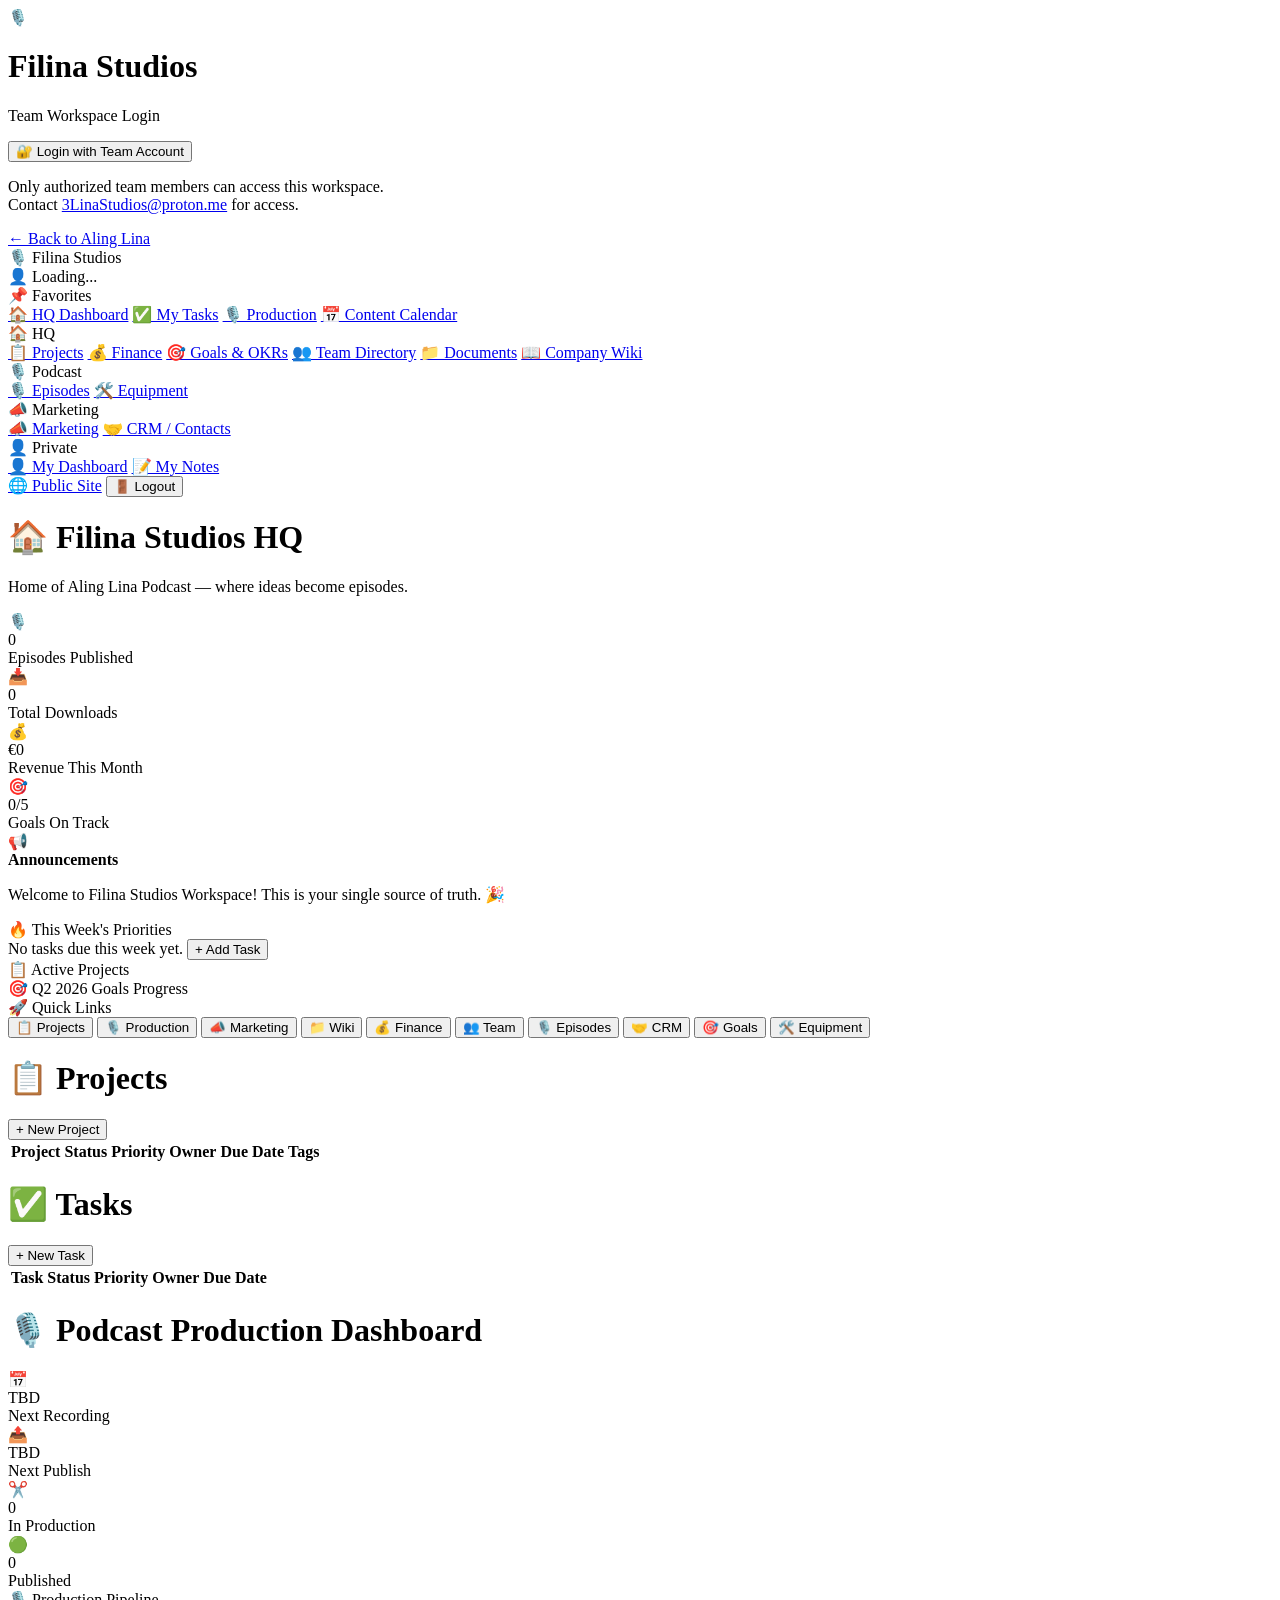
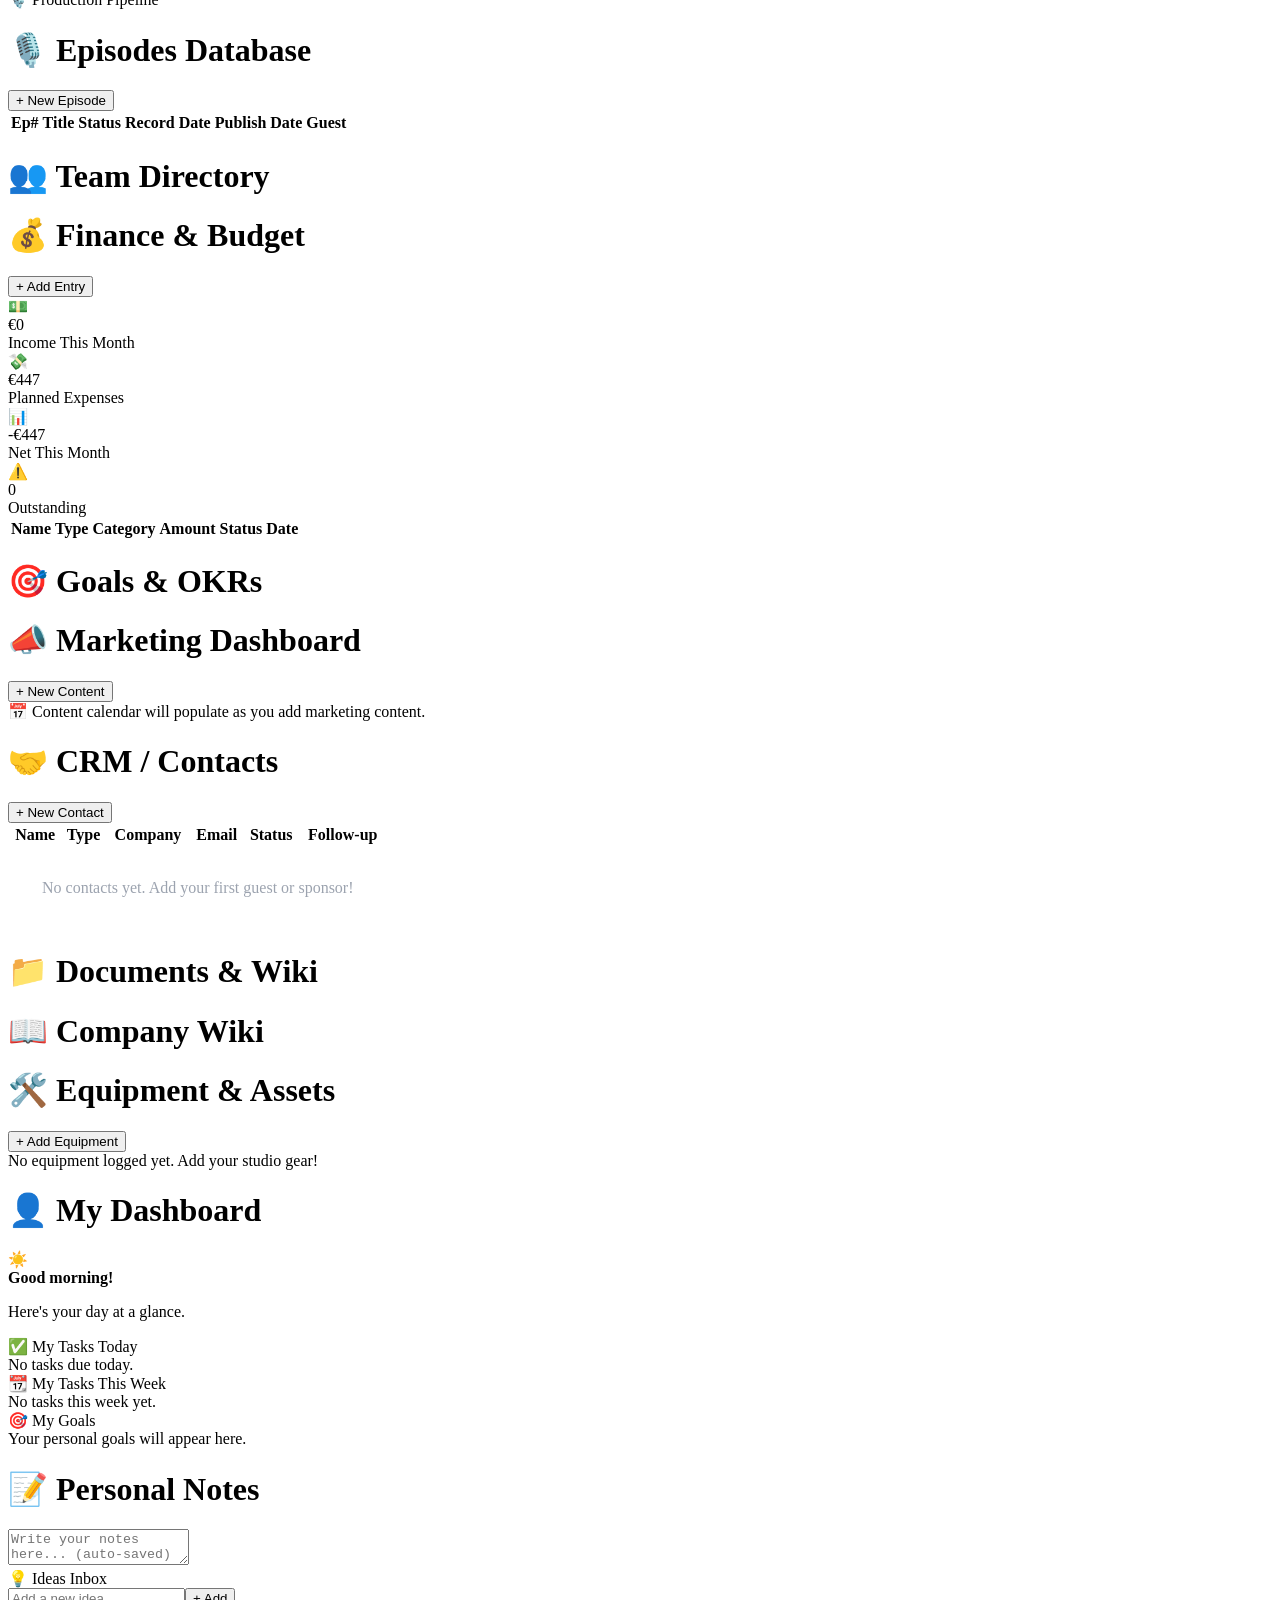
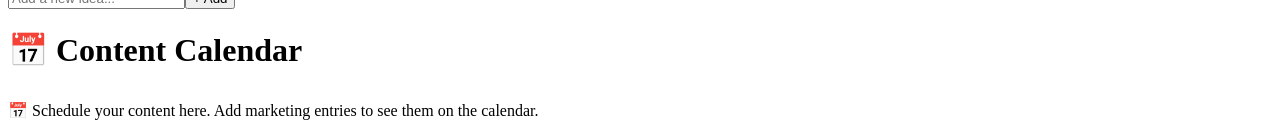
==== workspace/index.html @ 58f121d1 "Create index.html" ====
<!DOCTYPE html>
<html lang="en">
<head>
  <meta charset="UTF-8"/>
  <meta name="viewport" content="width=device-width, initial-scale=1.0"/>
  <title>Workspace — Filina Studios</title>
  <link href="https://fonts.googleapis.com/css2?family=Nunito:wght@400;600;700;800;900&display=swap" rel="stylesheet"/>
  <link rel="stylesheet" href="/css/workspace.css"/>
  <script src="https://identity.netlify.com/v1/netlify-identity-widget.js"></script>
</head>
<body>

<div id="login-screen" class="login-screen">
  <div class="login-card">
    <div class="login-logo">🎙️</div>
    <h1>Filina Studios</h1>
    <p class="login-sub">Team Workspace Login</p>
    <div class="login-divider"></div>
    <button class="btn-login" onclick="netlifyIdentity.open()">🔐 Login with Team Account</button>
    <p class="login-note">Only authorized team members can access this workspace.<br/>Contact <a href="mailto:3LinaStudios@proton.me">3LinaStudios@proton.me</a> for access.</p>
    <a href="/" class="back-link">← Back to Aling Lina</a>
  </div>
</div>

<div id="workspace" class="workspace hidden">
  <aside class="sidebar">
    <div class="sidebar-header">
      <div class="sidebar-logo">🎙️ Filina Studios</div>
      <div class="user-badge" id="user-badge">👤 Loading...</div>
    </div>
    <nav class="sidebar-nav">
      <div class="nav-section-label">📌 Favorites</div>
      <a href="#" class="nav-item active" onclick="showSection('dashboard')">🏠 HQ Dashboard</a>
      <a href="#" class="nav-item" onclick="showSection('tasks')">✅ My Tasks</a>
      <a href="#" class="nav-item" onclick="showSection('podcast')">🎙️ Production</a>
      <a href="#" class="nav-item" onclick="showSection('calendar')">📅 Content Calendar</a>
      <div class="nav-section-label">🏠 HQ</div>
      <a href="#" class="nav-item" onclick="showSection('projects')">📋 Projects</a>
      <a href="#" class="nav-item" onclick="showSection('finance')">💰 Finance</a>
      <a href="#" class="nav-item" onclick="showSection('goals')">🎯 Goals & OKRs</a>
      <a href="#" class="nav-item" onclick="showSection('team')">👥 Team Directory</a>
      <a href="#" class="nav-item" onclick="showSection('documents')">📁 Documents</a>
      <a href="#" class="nav-item" onclick="showSection('wiki')">📖 Company Wiki</a>
      <div class="nav-section-label">🎙️ Podcast</div>
      <a href="#" class="nav-item" onclick="showSection('episodes')">🎙️ Episodes</a>
      <a href="#" class="nav-item" onclick="showSection('equipment')">🛠️ Equipment</a>
      <div class="nav-section-label">📣 Marketing</div>
      <a href="#" class="nav-item" onclick="showSection('marketing')">📣 Marketing</a>
      <a href="#" class="nav-item" onclick="showSection('crm')">🤝 CRM / Contacts</a>
      <div class="nav-section-label">👤 Private</div>
      <a href="#" class="nav-item" onclick="showSection('personal')">👤 My Dashboard</a>
      <a href="#" class="nav-item" onclick="showSection('notes')">📝 My Notes</a>
    </nav>
    <div class="sidebar-footer">
      <a href="/" class="nav-item">🌐 Public Site</a>
      <button class="nav-item logout-btn" onclick="logout()">🚪 Logout</button>
    </div>
  </aside>

  <main class="main-content">

    <div id="section-dashboard" class="ws-section active">
      <div class="page-header"><h1>🏠 Filina Studios HQ</h1><p>Home of Aling Lina Podcast — where ideas become episodes.</p></div>
      <div class="stats-row">
        <div class="stat-card purple"><div class="stat-icon">🎙️</div><div class="stat-val">0</div><div class="stat-lbl">Episodes Published</div></div>
        <div class="stat-card pink"><div class="stat-icon">📥</div><div class="stat-val">0</div><div class="stat-lbl">Total Downloads</div></div>
        <div class="stat-card orange"><div class="stat-icon">💰</div><div class="stat-val">€0</div><div class="stat-lbl">Revenue This Month</div></div>
        <div class="stat-card green"><div class="stat-icon">🎯</div><div class="stat-val">0/5</div><div class="stat-lbl">Goals On Track</div></div>
      </div>
      <div class="announce-box">
        <span>📢</span>
        <div><strong>Announcements</strong><p>Welcome to Filina Studios Workspace! This is your single source of truth. 🎉</p></div>
      </div>
      <div class="two-col">
        <div class="ws-card"><div class="ws-card-header">🔥 This Week's Priorities</div><div class="empty-state">No tasks due this week yet. <button class="add-btn" onclick="showSection('tasks')">+ Add Task</button></div></div>
        <div class="ws-card"><div class="ws-card-header">📋 Active Projects</div><div class="project-list" id="project-preview"></div></div>
      </div>
      <div class="ws-card full-width"><div class="ws-card-header">🎯 Q2 2026 Goals Progress</div><div class="goals-list" id="goals-preview"></div></div>
      <div class="ws-card full-width">
        <div class="ws-card-header">🚀 Quick Links</div>
        <div class="quick-links">
          <button onclick="showSection('projects')" class="ql-btn">📋 Projects</button>
          <button onclick="showSection('podcast')" class="ql-btn">🎙️ Production</button>
          <button onclick="showSection('marketing')" class="ql-btn">📣 Marketing</button>
          <button onclick="showSection('documents')" class="ql-btn">📁 Wiki</button>
          <button onclick="showSection('finance')" class="ql-btn">💰 Finance</button>
          <button onclick="showSection('team')" class="ql-btn">👥 Team</button>
          <button onclick="showSection('episodes')" class="ql-btn">🎙️ Episodes</button>
          <button onclick="showSection('crm')" class="ql-btn">🤝 CRM</button>
          <button onclick="showSection('goals')" class="ql-btn">🎯 Goals</button>
          <button onclick="showSection('equipment')" class="ql-btn">🛠️ Equipment</button>
        </div>
      </div>
    </div>

    <div id="section-projects" class="ws-section">
      <div class="page-header"><h1>📋 Projects</h1><button class="add-btn-lg" onclick="openModal('project')">+ New Project</button></div>
      <div class="table-wrap"><table class="ws-table"><thead><tr><th>Project</th><th>Status</th><th>Priority</th><th>Owner</th><th>Due Date</th><th>Tags</th></tr></thead><tbody id="projects-table"></tbody></table></div>
    </div>

    <div id="section-tasks" class="ws-section">
      <div class="page-header"><h1>✅ Tasks</h1><button class="add-btn-lg" onclick="openModal('task')">+ New Task</button></div>
      <div class="table-wrap"><table class="ws-table"><thead><tr><th>Task</th><th>Status</th><th>Priority</th><th>Owner</th><th>Due Date</th></tr></thead><tbody id="tasks-table"></tbody></table></div>
    </div>

    <div id="section-podcast" class="ws-section">
      <div class="page-header"><h1>🎙️ Podcast Production Dashboard</h1></div>
      <div class="stats-row">
        <div class="stat-card purple"><div class="stat-icon">📅</div><div class="stat-val">TBD</div><div class="stat-lbl">Next Recording</div></div>
        <div class="stat-card pink"><div class="stat-icon">📤</div><div class="stat-val">TBD</div><div class="stat-lbl">Next Publish</div></div>
        <div class="stat-card orange"><div class="stat-icon">✂️</div><div class="stat-val">0</div><div class="stat-lbl">In Production</div></div>
        <div class="stat-card green"><div class="stat-icon">🟢</div><div class="stat-val">0</div><div class="stat-lbl">Published</div></div>
      </div>
      <div class="ws-card full-width"><div class="ws-card-header">🎙️ Production Pipeline</div><div class="kanban-board" id="podcast-kanban"></div></div>
    </div>

    <div id="section-episodes" class="ws-section">
      <div class="page-header"><h1>🎙️ Episodes Database</h1><button class="add-btn-lg" onclick="openModal('episode')">+ New Episode</button></div>
      <div class="table-wrap"><table class="ws-table"><thead><tr><th>Ep#</th><th>Title</th><th>Status</th><th>Record Date</th><th>Publish Date</th><th>Guest</th></tr></thead><tbody id="episodes-table"></tbody></table></div>
    </div>

    <div id="section-team" class="ws-section">
      <div class="page-header"><h1>👥 Team Directory</h1></div>
      <div class="team-gallery" id="team-gallery"></div>
    </div>

    <div id="section-finance" class="ws-section">
      <div class="page-header"><h1>💰 Finance & Budget</h1><button class="add-btn-lg" onclick="openModal('finance')">+ Add Entry</button></div>
      <div class="stats-row">
        <div class="stat-card green"><div class="stat-icon">💵</div><div class="stat-val">€0</div><div class="stat-lbl">Income This Month</div></div>
        <div class="stat-card pink"><div class="stat-icon">💸</div><div class="stat-val">€447</div><div class="stat-lbl">Planned Expenses</div></div>
        <div class="stat-card orange"><div class="stat-icon">📊</div><div class="stat-val">-€447</div><div class="stat-lbl">Net This Month</div></div>
        <div class="stat-card purple"><div class="stat-icon">⚠️</div><div class="stat-val">0</div><div class="stat-lbl">Outstanding</div></div>
      </div>
      <div class="table-wrap"><table class="ws-table"><thead><tr><th>Name</th><th>Type</th><th>Category</th><th>Amount</th><th>Status</th><th>Date</th></tr></thead><tbody id="finance-table"></tbody></table></div>
    </div>

    <div id="section-goals" class="ws-section">
      <div class="page-header"><h1>🎯 Goals & OKRs</h1></div>
      <div class="goals-full" id="goals-full"></div>
    </div>

    <div id="section-marketing" class="ws-section">
      <div class="page-header"><h1>📣 Marketing Dashboard</h1><button class="add-btn-lg" onclick="openModal('content')">+ New Content</button></div>
      <div class="empty-state">📅 Content calendar will populate as you add marketing content.</div>
    </div>

    <div id="section-crm" class="ws-section">
      <div class="page-header"><h1>🤝 CRM / Contacts</h1><button class="add-btn-lg" onclick="openModal('contact')">+ New Contact</button></div>
      <div class="table-wrap"><table class="ws-table"><thead><tr><th>Name</th><th>Type</th><th>Company</th><th>Email</th><th>Status</th><th>Follow-up</th></tr></thead><tbody id="crm-table"><tr><td colspan="6" style="text-align:center;color:#9CA3AF;padding:2rem">No contacts yet. Add your first guest or sponsor!</td></tr></tbody></table></div>
    </div>

    <div id="section-documents" class="ws-section">
      <div class="page-header"><h1>📁 Documents & Wiki</h1></div>
      <div class="doc-grid" id="doc-grid"></div>
    </div>

    <div id="section-wiki" class="ws-section">
      <div class="page-header"><h1>📖 Company Wiki</h1></div>
      <div class="wiki-tree" id="wiki-tree"></div>
    </div>

    <div id="section-equipment" class="ws-section">
      <div class="page-header"><h1>🛠️ Equipment & Assets</h1><button class="add-btn-lg" onclick="openModal('equipment')">+ Add Equipment</button></div>
      <div class="empty-state">No equipment logged yet. Add your studio gear!</div>
    </div>

    <div id="section-personal" class="ws-section">
      <div class="page-header"><h1>👤 My Dashboard</h1></div>
      <div class="announce-box greeting-box"><span>☀️</span><div><strong id="greeting-text">Good morning!</strong><p>Here's your day at a glance.</p></div></div>
      <div class="two-col">
        <div class="ws-card"><div class="ws-card-header">✅ My Tasks Today</div><div class="empty-state">No tasks due today.</div></div>
        <div class="ws-card"><div class="ws-card-header">📆 My Tasks This Week</div><div class="empty-state">No tasks this week yet.</div></div>
      </div>
      <div class="ws-card full-width"><div class="ws-card-header">🎯 My Goals</div><div class="empty-state">Your personal goals will appear here.</div></div>
    </div>

    <div id="section-notes" class="ws-section">
      <div class="page-header"><h1>📝 Personal Notes</h1></div>
      <div class="notes-area"><textarea id="personal-notes" placeholder="Write your notes here... (auto-saved)" oninput="saveNotes()"></textarea></div>
      <div class="ws-card full-width"><div class="ws-card-header">💡 Ideas Inbox</div><div class="ideas-input"><input type="text" id="idea-input" placeholder="Add a new idea..." onkeydown="if(event.key==='Enter')addIdea()"/><button class="add-btn" onclick="addIdea()">+ Add</button></div><ul class="ideas-list" id="ideas-list"></ul></div>
    </div>

    <div id="section-calendar" class="ws-section">
      <div class="page-header"><h1>📅 Content Calendar</h1></div>
      <div class="empty-state" style="margin-top:2rem">📅 Schedule your content here. Add marketing entries to see them on the calendar.</div>
    </div>

  </main>
</div>

<div id="modal" class="modal hidden" onclick="closeModalOutside(event)">
  <div class="modal-content" id="modal-content"></div>
</div>

<script src="/js/workspace.js"></script>
</body>
</html>
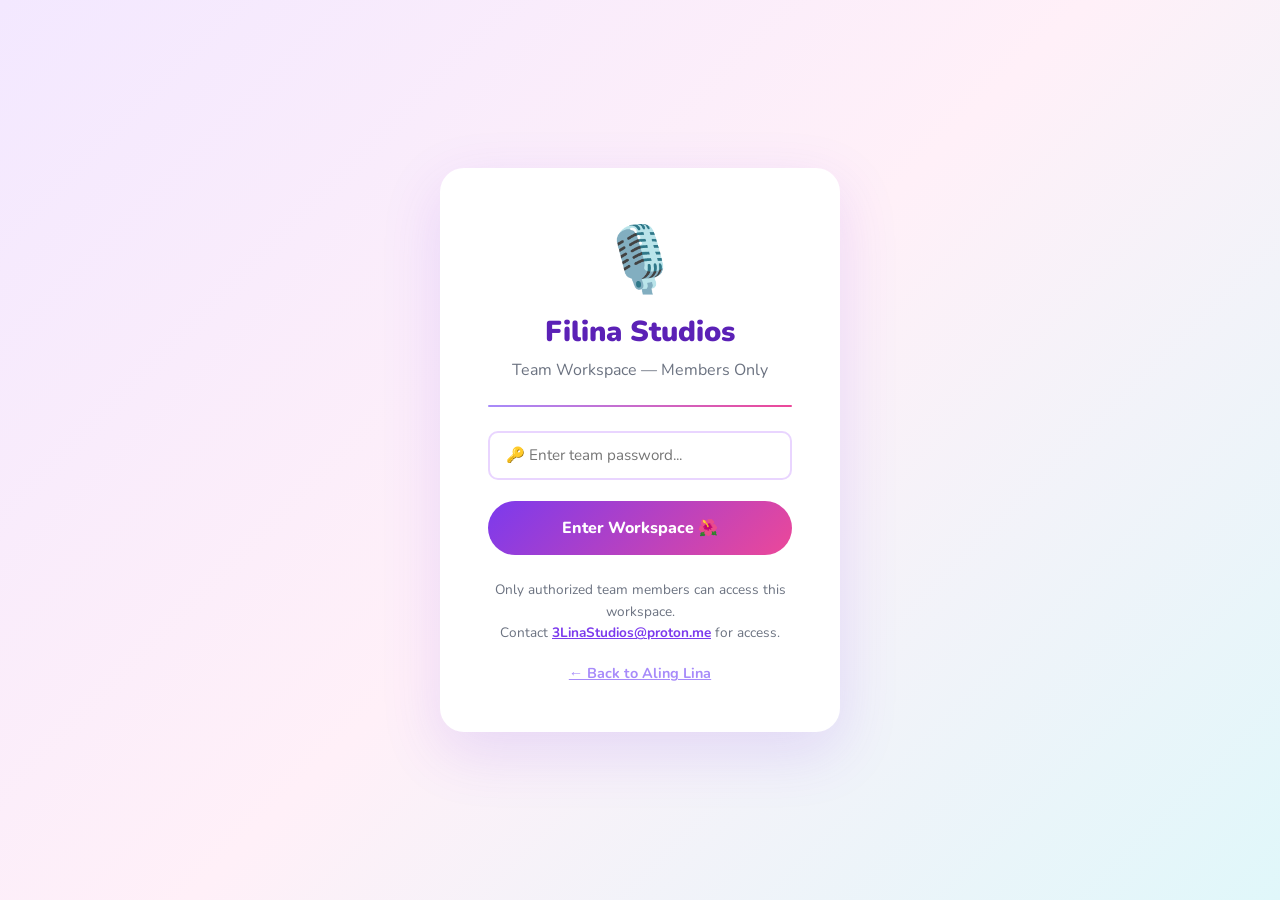
==== commit 3b43d23b: "Update index.html" ====
--- a/workspace/index.html
+++ b/workspace/index.html
@@ -6,7 +6,6 @@
   <title>Workspace — Filina Studios</title>
   <link href="https://fonts.googleapis.com/css2?family=Nunito:wght@400;600;700;800;900&display=swap" rel="stylesheet"/>
   <link rel="stylesheet" href="/css/workspace.css"/>
-  <script src="https://identity.netlify.com/v1/netlify-identity-widget.js"></script>
 </head>
 <body>
 
@@ -14,9 +13,13 @@
   <div class="login-card">
     <div class="login-logo">🎙️</div>
     <h1>Filina Studios</h1>
-    <p class="login-sub">Team Workspace Login</p>
+    <p class="login-sub">Team Workspace — Members Only</p>
     <div class="login-divider"></div>
-    <button class="btn-login" onclick="netlifyIdentity.open()">🔐 Login with Team Account</button>
+    <form onsubmit="doLogin(event)" class="modal-form" style="text-align:left">
+      <input type="password" id="pw-input" placeholder="🔑 Enter team password..." required style="width:100%"/>
+      <div id="pw-error" style="color:#E07A99;font-size:0.85rem;font-weight:700;display:none">❌ Wrong password. Try again!</div>
+      <button type="submit" class="btn-login" style="margin-top:0.5rem">Enter Workspace 🌺</button>
+    </form>
     <p class="login-note">Only authorized team members can access this workspace.<br/>Contact <a href="mailto:3LinaStudios@proton.me">3LinaStudios@proton.me</a> for access.</p>
     <a href="/" class="back-link">← Back to Aling Lina</a>
   </div>
@@ -26,7 +29,7 @@
   <aside class="sidebar">
     <div class="sidebar-header">
       <div class="sidebar-logo">🎙️ Filina Studios</div>
-      <div class="user-badge" id="user-badge">👤 Loading...</div>
+      <div class="user-badge" id="user-badge">👤 Team Member</div>
     </div>
     <nav class="sidebar-nav">
       <div class="nav-section-label">📌 Favorites</div>
@@ -82,7 +85,7 @@
           <button onclick="showSection('projects')" class="ql-btn">📋 Projects</button>
           <button onclick="showSection('podcast')" class="ql-btn">🎙️ Production</button>
           <button onclick="showSection('marketing')" class="ql-btn">📣 Marketing</button>
-          <button onclick="showSection('documents')" class="ql-btn">📁 Wiki</button>
+          <button onclick="showSection('documents')" class="ql-btn">📁 Documents</button>
           <button onclick="showSection('finance')" class="ql-btn">💰 Finance</button>
           <button onclick="showSection('team')" class="ql-btn">👥 Team</button>
           <button onclick="showSection('episodes')" class="ql-btn">🎙️ Episodes</button>
@@ -147,11 +150,11 @@
 
     <div id="section-crm" class="ws-section">
       <div class="page-header"><h1>🤝 CRM / Contacts</h1><button class="add-btn-lg" onclick="openModal('contact')">+ New Contact</button></div>
-      <div class="table-wrap"><table class="ws-table"><thead><tr><th>Name</th><th>Type</th><th>Company</th><th>Email</th><th>Status</th><th>Follow-up</th></tr></thead><tbody id="crm-table"><tr><td colspan="6" style="text-align:center;color:#9CA3AF;padding:2rem">No contacts yet. Add your first guest or sponsor!</td></tr></tbody></table></div>
+      <div class="table-wrap"><table class="ws-table"><thead><tr><th>Name</th><th>Type</th><th>Company</th><th>Email</th><th>Status</th><th>Follow-up</th></tr></thead><tbody id="crm-table"><tr><td colspan="6" style="text-align:center;color:#9B8585;padding:2rem">No contacts yet. Add your first guest or sponsor!</td></tr></tbody></table></div>
     </div>
 
     <div id="section-documents" class="ws-section">
-      <div class="page-header"><h1>📁 Documents & Wiki</h1></div>
+      <div class="page-header"><h1>📁 Documents & SOPs</h1></div>
       <div class="doc-grid" id="doc-grid"></div>
     </div>
 
@@ -172,18 +175,17 @@
         <div class="ws-card"><div class="ws-card-header">✅ My Tasks Today</div><div class="empty-state">No tasks due today.</div></div>
         <div class="ws-card"><div class="ws-card-header">📆 My Tasks This Week</div><div class="empty-state">No tasks this week yet.</div></div>
       </div>
-      <div class="ws-card full-width"><div class="ws-card-header">🎯 My Goals</div><div class="empty-state">Your personal goals will appear here.</div></div>
     </div>
 
     <div id="section-notes" class="ws-section">
       <div class="page-header"><h1>📝 Personal Notes</h1></div>
-      <div class="notes-area"><textarea id="personal-notes" placeholder="Write your notes here... (auto-saved)" oninput="saveNotes()"></textarea></div>
+      <div class="notes-area"><textarea id="personal-notes" placeholder="Write your notes here... (auto-saved 💾)" oninput="saveNotes()"></textarea></div>
       <div class="ws-card full-width"><div class="ws-card-header">💡 Ideas Inbox</div><div class="ideas-input"><input type="text" id="idea-input" placeholder="Add a new idea..." onkeydown="if(event.key==='Enter')addIdea()"/><button class="add-btn" onclick="addIdea()">+ Add</button></div><ul class="ideas-list" id="ideas-list"></ul></div>
     </div>
 
     <div id="section-calendar" class="ws-section">
       <div class="page-header"><h1>📅 Content Calendar</h1></div>
-      <div class="empty-state" style="margin-top:2rem">📅 Schedule your content here. Add marketing entries to see them on the calendar.</div>
+      <div class="empty-state" style="margin-top:2rem">📅 Add marketing content entries to see them here.</div>
     </div>
 
   </main>
@@ -194,5 +196,37 @@
 </div>
 
 <script src="/js/workspace.js"></script>
+<script>
+  function doLogin(e) {
+    e.preventDefault();
+    const pw = document.getElementById("pw-input").value;
+    if (pw === "FilinaPodcast2026") {
+      sessionStorage.setItem("fs_auth", "true");
+      document.getElementById("login-screen").classList.add("hidden");
+      document.getElementById("workspace").classList.remove("hidden");
+      setGreeting();
+      renderAll();
+      loadNotes();
+      loadIdeas();
+    } else {
+      document.getElementById("pw-error").style.display = "block";
+    }
+  }
+  function logout() {
+    sessionStorage.removeItem("fs_auth");
+    document.getElementById("workspace").classList.add("hidden");
+    document.getElementById("login-screen").classList.remove("hidden");
+  }
+  window.onload = function() {
+    if (sessionStorage.getItem("fs_auth") === "true") {
+      document.getElementById("login-screen").classList.add("hidden");
+      document.getElementById("workspace").classList.remove("hidden");
+      setGreeting();
+      renderAll();
+      loadNotes();
+      loadIdeas();
+    }
+  };
+</script>
 </body>
 </html>
--- a/css/workspace.css
+++ b/css/workspace.css
@@ -0,0 +1,133 @@
+* { box-sizing: border-box; margin: 0; padding: 0; }
+:root {
+  --purple: #7C3AED; --purple-light: #A78BFA; --purple-dark: #5B21B6;
+  --pink: #EC4899; --orange: #F97316; --yellow: #FBBF24;
+  --green: #10B981; --coral: #FF6B6B; --mango: #FFB347;
+  --bg: #F5F3FF; --sidebar-bg: #1F1235; --card-bg: #FFFFFF;
+  --text: #1F1235; --text-muted: #6B7280;
+  --radius: 16px; --shadow: 0 4px 20px rgba(124,58,237,0.10);
+}
+body { font-family: "Nunito", sans-serif; background: var(--bg); color: var(--text); }
+.login-screen { min-height: 100vh; display: flex; align-items: center; justify-content: center; background: linear-gradient(135deg, #F3E8FF, #FFF0F8, #E0F7FA); }
+.login-card { background: white; border-radius: 24px; padding: 3rem; text-align: center; box-shadow: 0 20px 60px rgba(124,58,237,0.15); max-width: 400px; width: 90%; }
+.login-logo { font-size: 4rem; margin-bottom: 0.5rem; }
+.login-card h1 { font-size: 1.8rem; font-weight: 900; color: var(--purple-dark); }
+.login-sub { color: var(--text-muted); margin: 0.5rem 0 1.5rem; }
+.login-divider { height: 2px; background: linear-gradient(90deg, var(--purple-light), var(--pink)); border-radius: 2px; margin-bottom: 1.5rem; }
+.btn-login { width: 100%; padding: 1rem; background: linear-gradient(135deg, var(--purple), var(--pink)); color: white; border: none; border-radius: 50px; font-size: 1rem; font-weight: 800; cursor: pointer; font-family: inherit; transition: all 0.3s; }
+.btn-login:hover { transform: translateY(-2px); box-shadow: 0 8px 24px rgba(236,72,153,0.3); }
+.login-note { color: var(--text-muted); font-size: 0.85rem; margin-top: 1.5rem; line-height: 1.6; }
+.login-note a { color: var(--purple); font-weight: 700; }
+.back-link { display: inline-block; margin-top: 1.2rem; color: var(--purple-light); font-weight: 700; font-size: 0.9rem; }
+.workspace { display: flex; min-height: 100vh; }
+.hidden { display: none !important; }
+.sidebar { width: 260px; background: var(--sidebar-bg); color: white; display: flex; flex-direction: column; position: fixed; top: 0; left: 0; bottom: 0; overflow-y: auto; z-index: 100; }
+.sidebar-header { padding: 1.5rem; border-bottom: 1px solid rgba(255,255,255,0.1); }
+.sidebar-logo { font-size: 1.1rem; font-weight: 900; color: var(--purple-light); margin-bottom: 0.5rem; }
+.user-badge { background: rgba(124,58,237,0.3); padding: 0.4rem 0.8rem; border-radius: 50px; font-size: 0.8rem; font-weight: 700; color: var(--purple-light); display: inline-block; }
+.sidebar-nav { flex: 1; padding: 1rem 0.8rem; display: flex; flex-direction: column; gap: 0.1rem; }
+.nav-section-label { font-size: 0.7rem; font-weight: 800; color: rgba(255,255,255,0.3); text-transform: uppercase; letter-spacing: 0.1em; padding: 0.8rem 0.6rem 0.3rem; }
+.nav-item { display: block; padding: 0.6rem 0.8rem; border-radius: 10px; color: rgba(255,255,255,0.7); font-weight: 700; font-size: 0.9rem; cursor: pointer; transition: all 0.2s; text-decoration: none; border: none; background: none; width: 100%; text-align: left; font-family: inherit; }
+.nav-item:hover, .nav-item.active { background: rgba(124,58,237,0.4); color: white; }
+.sidebar-footer { padding: 1rem 0.8rem; border-top: 1px solid rgba(255,255,255,0.1); display: flex; flex-direction: column; gap: 0.2rem; }
+.logout-btn { color: #FCA5A5 !important; }
+.main-content { margin-left: 260px; flex: 1; padding: 2rem; min-height: 100vh; }
+.ws-section { display: none; }
+.ws-section.active { display: block; }
+.page-header { display: flex; align-items: center; justify-content: space-between; margin-bottom: 2rem; flex-wrap: wrap; gap: 1rem; }
+.page-header h1 { font-size: 1.8rem; font-weight: 900; color: var(--purple-dark); }
+.page-header p { color: var(--text-muted); margin-top: 0.2rem; }
+.stats-row { display: grid; grid-template-columns: repeat(auto-fit, minmax(180px, 1fr)); gap: 1.2rem; margin-bottom: 2rem; }
+.stat-card { background: white; border-radius: var(--radius); padding: 1.5rem; text-align: center; box-shadow: var(--shadow); border-top: 4px solid; }
+.stat-card.purple { border-color: var(--purple); }
+.stat-card.pink { border-color: var(--pink); }
+.stat-card.orange { border-color: var(--orange); }
+.stat-card.green { border-color: var(--green); }
+.stat-icon { font-size: 1.8rem; margin-bottom: 0.5rem; }
+.stat-val { font-size: 1.8rem; font-weight: 900; color: var(--text); }
+.stat-lbl { font-size: 0.8rem; color: var(--text-muted); font-weight: 600; margin-top: 0.2rem; }
+.ws-card { background: white; border-radius: var(--radius); padding: 1.5rem; box-shadow: var(--shadow); margin-bottom: 1.5rem; }
+.ws-card-header { font-size: 1rem; font-weight: 900; color: var(--purple-dark); margin-bottom: 1rem; padding-bottom: 0.7rem; border-bottom: 2px solid #F3E8FF; }
+.two-col { display: grid; grid-template-columns: 1fr 1fr; gap: 1.5rem; }
+.full-width { grid-column: 1 / -1; }
+.announce-box { background: linear-gradient(135deg, #F3E8FF, #FFF0F8); border-radius: var(--radius); padding: 1.2rem 1.5rem; display: flex; gap: 1rem; align-items: flex-start; margin-bottom: 1.5rem; border-left: 4px solid var(--purple); }
+.announce-box span { font-size: 1.5rem; }
+.announce-box strong { font-weight: 800; color: var(--purple-dark); display: block; margin-bottom: 0.2rem; }
+.greeting-box { border-left-color: var(--mango); background: linear-gradient(135deg, #FFF7F0, #FFFDE4); }
+.table-wrap { overflow-x: auto; background: white; border-radius: var(--radius); box-shadow: var(--shadow); }
+.ws-table { width: 100%; border-collapse: collapse; }
+.ws-table th { background: linear-gradient(135deg, var(--purple), var(--purple-dark)); color: white; padding: 0.9rem 1rem; text-align: left; font-size: 0.85rem; font-weight: 800; }
+.ws-table td { padding: 0.85rem 1rem; border-bottom: 1px solid #F3F4F6; font-size: 0.9rem; }
+.ws-table tr:hover td { background: #F9F5FF; }
+.badge { display: inline-block; padding: 0.2rem 0.7rem; border-radius: 50px; font-size: 0.75rem; font-weight: 700; }
+.badge-planned { background: #FEF3C7; color: #92400E; }
+.badge-progress { background: #DBEAFE; color: #1E40AF; }
+.badge-done { background: #D1FAE5; color: #065F46; }
+.badge-idea { background: #EDE9FE; color: #5B21B6; }
+.badge-urgent { background: #FEE2E2; color: #991B1B; }
+.badge-high { background: #FEF3C7; color: #92400E; }
+.badge-medium { background: #D1FAE5; color: #065F46; }
+.team-gallery { display: grid; grid-template-columns: repeat(auto-fill, minmax(220px, 1fr)); gap: 1.5rem; }
+.team-member-card { background: white; border-radius: var(--radius); padding: 2rem; text-align: center; box-shadow: var(--shadow); }
+.member-avatar { font-size: 3.5rem; background: linear-gradient(135deg, #F3E8FF, #FFF0F8); width: 80px; height: 80px; border-radius: 50%; display: flex; align-items: center; justify-content: center; margin: 0 auto 1rem; }
+.team-member-card h3 { font-weight: 900; color: var(--purple-dark); margin-bottom: 0.3rem; }
+.member-role { display: inline-block; background: linear-gradient(135deg, var(--purple), var(--pink)); color: white; padding: 0.2rem 0.8rem; border-radius: 50px; font-size: 0.75rem; font-weight: 800; }
+.member-status { color: var(--green); font-size: 0.8rem; font-weight: 700; margin-top: 0.5rem; }
+.goals-list, .goals-full { display: flex; flex-direction: column; gap: 1rem; }
+.goal-item { background: #F9F5FF; border-radius: 12px; padding: 1rem 1.2rem; }
+.goal-header { display: flex; justify-content: space-between; align-items: center; margin-bottom: 0.5rem; flex-wrap: wrap; gap: 0.5rem; }
+.goal-title { font-weight: 800; color: var(--text); }
+.goal-meta { font-size: 0.8rem; color: var(--text-muted); }
+.progress-bar { background: #E9D5FF; border-radius: 50px; height: 10px; overflow: hidden; }
+.progress-fill { background: linear-gradient(90deg, var(--purple), var(--pink)); height: 100%; border-radius: 50px; transition: width 1s ease; }
+.goal-percent { font-size: 0.8rem; font-weight: 800; color: var(--purple); margin-top: 0.3rem; }
+.project-list { display: flex; flex-direction: column; gap: 0.7rem; }
+.project-item { display: flex; justify-content: space-between; align-items: center; padding: 0.6rem 0; border-bottom: 1px solid #F3F4F6; }
+.project-item:last-child { border: none; }
+.kanban-board { display: grid; grid-template-columns: repeat(auto-fill, minmax(180px, 1fr)); gap: 1rem; }
+.kanban-col { background: #F9F5FF; border-radius: 12px; padding: 1rem; }
+.kanban-col-title { font-weight: 900; font-size: 0.85rem; color: var(--purple-dark); margin-bottom: 0.8rem; padding-bottom: 0.5rem; border-bottom: 2px solid var(--purple-light); }
+.kanban-card { background: white; border-radius: 10px; padding: 0.8rem; margin-bottom: 0.7rem; font-size: 0.85rem; box-shadow: 0 2px 8px rgba(0,0,0,0.06); }
+.doc-grid { display: grid; grid-template-columns: repeat(auto-fill, minmax(220px, 1fr)); gap: 1.2rem; }
+.doc-card { background: white; border-radius: var(--radius); padding: 1.5rem; box-shadow: var(--shadow); border-left: 4px solid var(--purple-light); cursor: pointer; transition: all 0.3s; }
+.doc-card:hover { transform: translateY(-3px); box-shadow: 0 8px 24px rgba(124,58,237,0.15); }
+.doc-card h4 { font-weight: 800; color: var(--text); margin-bottom: 0.3rem; }
+.doc-card p { font-size: 0.8rem; color: var(--text-muted); }
+.doc-type { display: inline-block; background: #F3E8FF; color: var(--purple); padding: 0.2rem 0.6rem; border-radius: 50px; font-size: 0.7rem; font-weight: 800; margin-bottom: 0.5rem; }
+.wiki-tree { background: white; border-radius: var(--radius); padding: 2rem; box-shadow: var(--shadow); }
+.wiki-section { margin-bottom: 1.5rem; }
+.wiki-section h3 { font-weight: 900; color: var(--purple-dark); margin-bottom: 0.7rem; padding-bottom: 0.4rem; border-bottom: 2px solid #F3E8FF; }
+.wiki-links { display: flex; flex-wrap: wrap; gap: 0.5rem; }
+.wiki-link { background: #F3E8FF; color: var(--purple-dark); padding: 0.4rem 0.9rem; border-radius: 50px; font-size: 0.85rem; font-weight: 700; cursor: pointer; transition: all 0.2s; }
+.wiki-link:hover { background: var(--purple); color: white; }
+.notes-area { margin-bottom: 1.5rem; }
+.notes-area textarea { width: 100%; min-height: 280px; padding: 1.5rem; border-radius: var(--radius); border: 2px solid #E9D5FF; font-family: inherit; font-size: 1rem; resize: vertical; outline: none; background: white; transition: border-color 0.2s; }
+.notes-area textarea:focus { border-color: var(--purple); }
+.ideas-input { display: flex; gap: 0.7rem; margin-bottom: 1rem; }
+.ideas-input input { flex: 1; padding: 0.7rem 1rem; border-radius: 10px; border: 2px solid #E9D5FF; font-family: inherit; font-size: 0.95rem; outline: none; }
+.ideas-input input:focus { border-color: var(--purple); }
+.ideas-list { list-style: none; display: flex; flex-direction: column; gap: 0.5rem; }
+.ideas-list li { background: #F9F5FF; padding: 0.7rem 1rem; border-radius: 10px; font-size: 0.95rem; display: flex; justify-content: space-between; align-items: center; }
+.del-idea { background: none; border: none; color: #FCA5A5; cursor: pointer; font-size: 1rem; }
+.add-btn { background: linear-gradient(135deg, var(--purple), var(--pink)); color: white; border: none; padding: 0.4rem 1rem; border-radius: 50px; font-weight: 800; cursor: pointer; font-family: inherit; font-size: 0.85rem; }
+.add-btn-lg { background: linear-gradient(135deg, var(--purple), var(--pink)); color: white; border: none; padding: 0.7rem 1.5rem; border-radius: 50px; font-weight: 800; cursor: pointer; font-family: inherit; font-size: 0.95rem; }
+.ql-btn { background: linear-gradient(135deg, #F3E8FF, #FFF0F8); color: var(--purple-dark); border: 2px solid var(--purple-light); padding: 0.7rem 1.2rem; border-radius: 12px; font-weight: 800; cursor: pointer; font-family: inherit; font-size: 0.9rem; transition: all 0.2s; }
+.ql-btn:hover { background: linear-gradient(135deg, var(--purple), var(--pink)); color: white; border-color: transparent; }
+.quick-links { display: flex; flex-wrap: wrap; gap: 0.7rem; }
+.empty-state { text-align: center; color: var(--text-muted); padding: 2rem; font-size: 0.95rem; background: #F9F5FF; border-radius: 12px; }
+.modal { position: fixed; inset: 0; background: rgba(0,0,0,0.5); z-index: 999; display: flex; align-items: center; justify-content: center; padding: 1rem; backdrop-filter: blur(4px); }
+.modal-content { background: white; border-radius: 24px; padding: 2rem; max-width: 500px; width: 100%; max-height: 90vh; overflow-y: auto; }
+.modal-content h2 { font-size: 1.3rem; font-weight: 900; color: var(--purple-dark); margin-bottom: 1.5rem; }
+.modal-form { display: flex; flex-direction: column; gap: 0.8rem; }
+.modal-form input, .modal-form select, .modal-form textarea { padding: 0.8rem 1rem; border-radius: 10px; border: 2px solid #E9D5FF; font-family: inherit; font-size: 0.95rem; outline: none; }
+.modal-form input:focus, .modal-form select:focus, .modal-form textarea:focus { border-color: var(--purple); }
+.modal-actions { display: flex; gap: 0.8rem; margin-top: 0.5rem; }
+.btn-cancel { background: #F3F4F6; color: var(--text-muted); border: none; padding: 0.7rem 1.5rem; border-radius: 50px; font-weight: 800; cursor: pointer; font-family: inherit; }
+@media (max-width: 768px) {
+  .sidebar { transform: translateX(-100%); transition: transform 0.3s; }
+  .sidebar.open { transform: translateX(0); }
+  .main-content { margin-left: 0; padding: 1rem; }
+  .two-col { grid-template-columns: 1fr; }
+  .stats-row { grid-template-columns: 1fr 1fr; }
+}
+
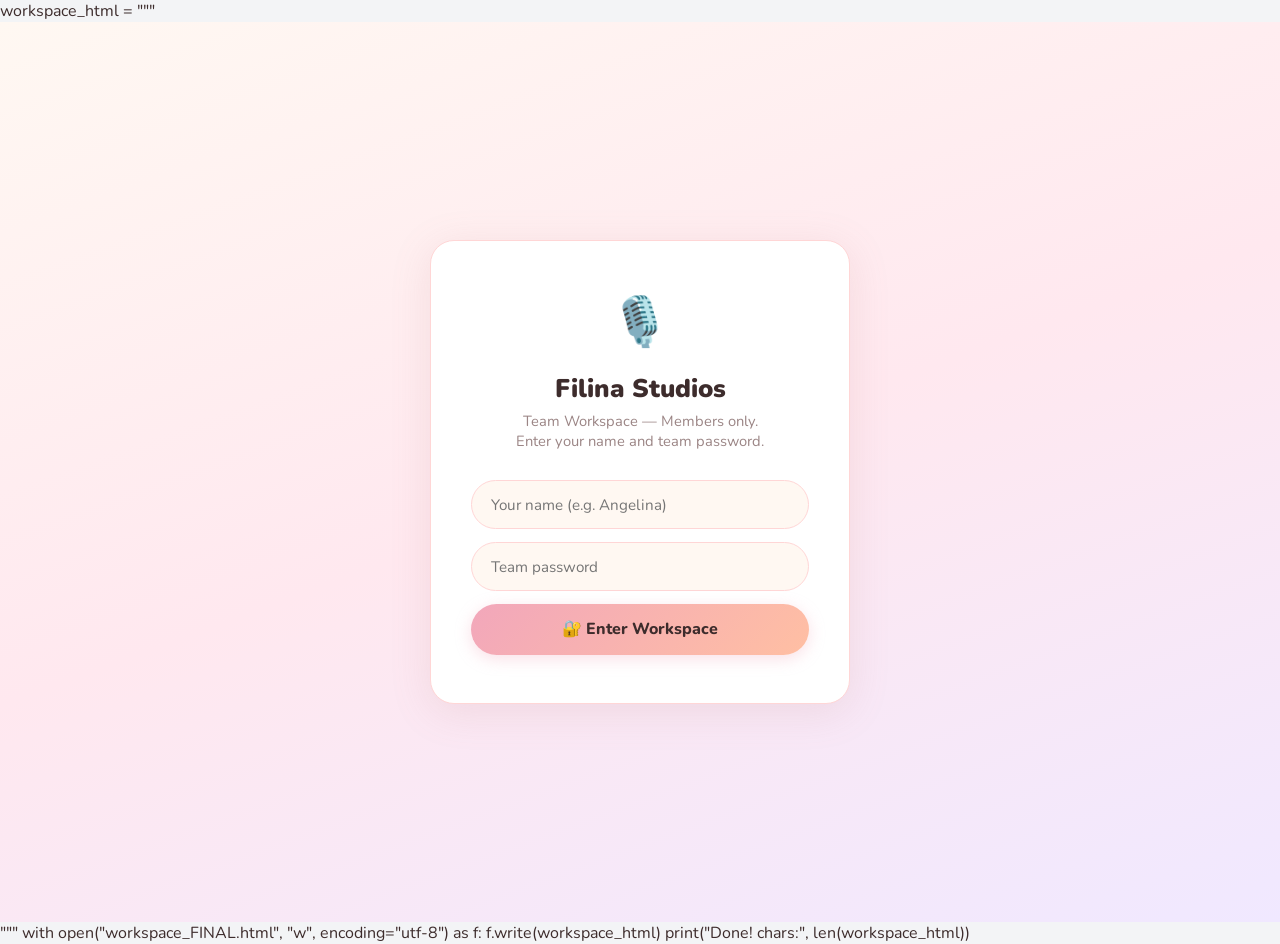
==== commit eb335e1d: "Update index.html" ====
--- a/workspace/index.html
+++ b/workspace/index.html
@@ -1,232 +1,547 @@
-<!DOCTYPE html>
+
+workspace_html = """<!DOCTYPE html>
 <html lang="en">
 <head>
   <meta charset="UTF-8"/>
   <meta name="viewport" content="width=device-width, initial-scale=1.0"/>
-  <title>Workspace — Filina Studios</title>
+  <title>Filina Studios — Team Workspace</title>
   <link href="https://fonts.googleapis.com/css2?family=Nunito:wght@400;600;700;800;900&display=swap" rel="stylesheet"/>
-  <link rel="stylesheet" href="/css/workspace.css"/>
+  <style>
+    *, *::before, *::after { box-sizing: border-box; margin: 0; padding: 0; }
+    :root {
+      --cream: #FFF8F2; --blush: #FFD6D6; --peach: #FFBFA3; --peach-dark: #F4956A;
+      --rose: #F2A7BB; --rose-dark: #E07A99; --lilac: #D9C6F0; --lilac-dark: #9B7FC7;
+      --mint: #B8EAD8; --mint-dark: #5BBC96; --butter: #FFF0B3; --butter-dark: #F0C93A;
+      --text: #3D2C2C; --text-muted: #9B8585; --white: #FFFFFF;
+      --radius: 16px; --radius-sm: 10px;
+      --shadow: 0 4px 24px rgba(180,120,120,0.08);
+      --shadow-hover: 0 12px 40px rgba(180,120,120,0.15);
+    }
+    html { scroll-behavior: smooth; }
+    body { font-family: "Nunito", sans-serif; background: #F3F4F6; color: var(--text); }
+    a { text-decoration: none; color: inherit; }
+    .hidden { display: none !important; }
+
+    /* ===== LOGIN SCREEN ===== */
+    #login-screen {
+      min-height: 100vh; display: flex; align-items: center; justify-content: center;
+      background: linear-gradient(160deg, #FFF8F2, #FFE8EF, #F0E8FF);
+    }
+    .login-card {
+      background: var(--white); border-radius: 24px; padding: 3rem 2.5rem;
+      text-align: center; box-shadow: 0 8px 40px rgba(180,120,120,0.15);
+      border: 1.5px solid var(--blush); max-width: 420px; width: 100%;
+    }
+    .login-logo { font-size: 3rem; margin-bottom: 1rem; }
+    .login-card h1 { font-size: 1.6rem; font-weight: 900; color: var(--text); margin-bottom: 0.3rem; }
+    .login-card p  { color: var(--text-muted); margin-bottom: 1.8rem; font-size: 0.92rem; }
+    .login-card input[type="text"],
+    .login-card input[type="password"] {
+      width: 100%; padding: 0.85rem 1.2rem; border-radius: 50px;
+      border: 1.5px solid var(--blush); font-size: 0.95rem;
+      font-family: inherit; outline: none; background: var(--cream);
+      color: var(--text); margin-bottom: 0.8rem; transition: border-color 0.2s;
+    }
+    .login-card input:focus { border-color: var(--rose-dark); background: white; }
+    .login-btn {
+      width: 100%; background: linear-gradient(135deg, var(--rose), var(--peach));
+      color: var(--text); padding: 0.9rem; border-radius: 50px;
+      font-weight: 800; font-size: 1rem; cursor: pointer; border: none;
+      font-family: inherit; box-shadow: 0 4px 16px rgba(242,167,187,0.35);
+      transition: all 0.3s;
+    }
+    .login-btn:hover { transform: translateY(-2px); }
+    .login-error {
+      color: #EF4444; font-size: 0.82rem; font-weight: 700;
+      margin-top: 0.8rem; display: none;
+    }
+
+    /* ===== WORKSPACE LAYOUT ===== */
+    #workspace { display: flex; min-height: 100vh; }
+
+    /* ===== SIDEBAR ===== */
+    .sidebar {
+      width: 240px; min-height: 100vh; background: #3D2C2C;
+      display: flex; flex-direction: column; position: fixed;
+      top: 0; left: 0; z-index: 100; overflow-y: auto;
+    }
+    .sidebar-logo {
+      padding: 1.5rem 1.2rem 1rem; font-size: 1.05rem; font-weight: 900;
+      color: var(--peach); border-bottom: 1px solid rgba(255,255,255,0.08);
+    }
+    .sidebar-logo span { display: block; font-size: 0.78rem; color: #9B8585; font-weight: 600; margin-top: 0.1rem; }
+    .sidebar-nav { flex: 1; padding: 1rem 0; }
+    .nav-group-label {
+      font-size: 0.68rem; font-weight: 800; color: #6B7280;
+      text-transform: uppercase; letter-spacing: 0.08em; padding: 0.9rem 1.2rem 0.3rem;
+    }
+    .nav-item {
+      display: flex; align-items: center; gap: 0.7rem; padding: 0.62rem 1.2rem;
+      color: #C4AEAE; font-size: 0.88rem; font-weight: 700; cursor: pointer;
+      transition: all 0.2s; border-left: 3px solid transparent;
+    }
+    .nav-item:hover { background: rgba(255,255,255,0.05); color: white; }
+    .nav-item.active { background: rgba(242,167,187,0.12); color: var(--rose); border-left-color: var(--rose); }
+    .nav-item .nav-icon { font-size: 1rem; width: 20px; text-align: center; }
+    .sidebar-footer { padding: 1rem 1.2rem; border-top: 1px solid rgba(255,255,255,0.08); }
+    .user-badge-side {
+      font-size: 0.8rem; color: #9B8585; font-weight: 700; margin-bottom: 0.7rem;
+      white-space: nowrap; overflow: hidden; text-overflow: ellipsis;
+    }
+    .logout-btn {
+      width: 100%; padding: 0.5rem; background: rgba(242,167,187,0.12);
+      color: var(--rose); border: 1px solid rgba(242,167,187,0.2);
+      border-radius: var(--radius-sm); font-size: 0.82rem; font-weight: 700;
+      cursor: pointer; font-family: inherit; transition: all 0.2s;
+    }
+    .logout-btn:hover { background: rgba(242,167,187,0.22); }
+
+    /* ===== MAIN CONTENT ===== */
+    .main-content { margin-left: 240px; flex: 1; padding: 2rem; min-height: 100vh; }
+
+    /* ===== TOP BAR ===== */
+    .topbar {
+      display: flex; align-items: center; justify-content: space-between;
+      margin-bottom: 2rem; flex-wrap: wrap; gap: 1rem;
+    }
+    .greeting-block h2 { font-size: 1.4rem; font-weight: 900; color: var(--text); }
+    .greeting-block p  { color: var(--text-muted); font-size: 0.88rem; margin-top: 0.2rem; }
+    #user-badge {
+      background: var(--white); border: 1.5px solid var(--blush); border-radius: 50px;
+      padding: 0.4rem 1rem; font-size: 0.82rem; font-weight: 700; color: var(--text-muted);
+    }
+
+    /* ===== SECTIONS ===== */
+    .ws-section { display: none; }
+    .ws-section.active { display: block; }
+    .section-title { font-size: 1.5rem; font-weight: 900; color: var(--text); margin-bottom: 0.3rem; }
+    .section-desc { color: var(--text-muted); font-size: 0.9rem; margin-bottom: 1.5rem; }
+    .section-toolbar {
+      display: flex; align-items: center; justify-content: space-between;
+      flex-wrap: wrap; gap: 0.8rem; margin-bottom: 1.5rem;
+    }
+
+    /* ===== CARDS ===== */
+    .card {
+      background: var(--white); border-radius: var(--radius); padding: 1.5rem;
+      border: 1.5px solid var(--blush); box-shadow: var(--shadow); margin-bottom: 1.5rem;
+    }
+    .card-title { font-size: 1rem; font-weight: 900; color: var(--text); margin-bottom: 1rem; }
+
+    /* ===== DASHBOARD STATS ===== */
+    #dashboard-stats {
+      display: grid; grid-template-columns: repeat(auto-fill, minmax(160px,1fr));
+      gap: 1rem; margin-bottom: 1.5rem;
+    }
+    .dash-stat-card {
+      background: var(--white); border-radius: var(--radius); padding: 1.3rem 1rem;
+      text-align: center; border: 1.5px solid var(--blush); box-shadow: var(--shadow); transition: all 0.3s;
+    }
+    .dash-stat-card:hover { transform: translateY(-4px); box-shadow: var(--shadow-hover); }
+    .dash-stat-icon  { font-size: 1.8rem; margin-bottom: 0.4rem; }
+    .dash-stat-value { font-size: 1.8rem; font-weight: 900; color: var(--rose-dark); }
+    .dash-stat-label { font-size: 0.78rem; color: var(--text-muted); font-weight: 700; margin-top: 0.2rem; }
+    .dash-grid { display: grid; grid-template-columns: 1.5fr 1fr; gap: 1.5rem; }
+    .project-item {
+      display: flex; align-items: center; justify-content: space-between;
+      padding: 0.6rem 0; border-bottom: 1px solid var(--blush); font-size: 0.88rem; font-weight: 700;
+    }
+    .project-item:last-child { border-bottom: none; }
+
+    /* ===== BUTTONS ===== */
+    .add-btn {
+      background: linear-gradient(135deg, var(--rose), var(--peach));
+      color: var(--text); padding: 0.6rem 1.4rem; border-radius: 50px;
+      font-weight: 800; font-size: 0.88rem; cursor: pointer; border: none;
+      font-family: inherit; box-shadow: 0 2px 12px rgba(242,167,187,0.3);
+      transition: all 0.3s; white-space: nowrap;
+    }
+    .add-btn:hover { transform: translateY(-2px); }
+    .add-btn-lg {
+      background: linear-gradient(135deg, var(--rose), var(--peach));
+      color: var(--text); padding: 0.75rem 2rem; border-radius: 50px;
+      font-weight: 800; font-size: 0.95rem; cursor: pointer; border: none;
+      font-family: inherit; transition: all 0.3s;
+    }
+    .add-btn-lg:hover { transform: translateY(-2px); }
+    .btn-cancel {
+      background: #F3F4F6; color: var(--text-muted); padding: 0.75rem 1.5rem;
+      border-radius: 50px; font-weight: 800; font-size: 0.95rem; cursor: pointer;
+      border: 1.5px solid #E5E7EB; font-family: inherit; transition: all 0.2s;
+    }
+    .btn-cancel:hover { background: #E5E7EB; }
+    .row-btn { border: none; cursor: pointer; background: transparent; font-size: 0.85rem; padding: 0.25rem 0.4rem; border-radius: 6px; transition: background 0.2s; }
+    .edit-btn:hover { background: #FEF3C7; }
+    .del-btn:hover  { background: #FEE2E2; }
+
+    /* ===== TABLE ===== */
+    .table-wrap { overflow-x: auto; border-radius: var(--radius); }
+    table { width: 100%; border-collapse: collapse; font-size: 0.88rem; }
+    thead th {
+      background: var(--cream); padding: 0.75rem 1rem; text-align: left;
+      font-weight: 800; color: var(--text-muted); font-size: 0.78rem;
+      text-transform: uppercase; letter-spacing: 0.05em; border-bottom: 1.5px solid var(--blush);
+    }
+    tbody tr { border-bottom: 1px solid #F3F4F6; transition: background 0.15s; }
+    tbody tr:hover { background: #FFF8F2; }
+    tbody td { padding: 0.75rem 1rem; vertical-align: middle; }
+
+    /* ===== BADGES ===== */
+    .badge { display: inline-block; padding: 0.22rem 0.75rem; border-radius: 50px; font-size: 0.72rem; font-weight: 800; }
+    .badge-progress { background: #DBEAFE; color: #1D4ED8; }
+    .badge-planned  { background: #FEF3C7; color: #92400E; }
+    .badge-done     { background: #D1FAE5; color: #065F46; }
+    .badge-idea     { background: var(--lilac); color: #5B3F9B; }
+    .badge-urgent   { background: #FEE2E2; color: #991B1B; }
+    .badge-high     { background: #FFEDD5; color: #9A3412; }
+    .badge-medium   { background: #FEF9C3; color: #854D0E; }
+
+    /* ===== FINANCE SUMMARY ===== */
+    #finance-summary {
+      display: flex; gap: 1.5rem; flex-wrap: wrap; margin-bottom: 1rem;
+      padding: 1rem 1.5rem; background: linear-gradient(135deg,#FFF5F8,#F5FFFA);
+      border-radius: var(--radius-sm); border: 1.5px solid var(--blush);
+      font-size: 0.9rem; font-weight: 700;
+    }
+
+    /* ===== GOALS ===== */
+    .goal-item { margin-bottom: 1.2rem; }
+    .goal-header { display: flex; align-items: center; gap: 0.5rem; flex-wrap: wrap; margin-bottom: 0.5rem; }
+    .goal-title { font-weight: 800; font-size: 0.92rem; flex: 1; }
+    .goal-meta  { font-size: 0.78rem; color: var(--text-muted); }
+    .progress-bar { background: #F3F4F6; border-radius: 50px; height: 10px; overflow: hidden; margin-bottom: 0.3rem; }
+    .progress-fill { height: 100%; border-radius: 50px; background: linear-gradient(90deg, var(--rose), var(--peach)); transition: width 0.6s ease; }
+    .goal-percent { font-size: 0.78rem; color: var(--text-muted); font-weight: 700; }
+
+    /* ===== TEAM ===== */
+    #team-gallery { display: grid; grid-template-columns: repeat(auto-fill, minmax(180px,1fr)); gap: 1.2rem; }
+    .team-member-card {
+      background: linear-gradient(160deg,#FFF5F8,#FFF0E8); border-radius: var(--radius);
+      padding: 1.5rem 1rem; text-align: center; border: 1.5px solid var(--blush); transition: all 0.3s;
+    }
+    .team-member-card:hover { transform: translateY(-4px); box-shadow: var(--shadow-hover); }
+    .member-avatar { font-size: 2.5rem; margin-bottom: 0.6rem; }
+    .team-member-card h3 { font-size: 1rem; font-weight: 900; color: var(--text); margin-bottom: 0.3rem; }
+    .member-role   { font-size: 0.78rem; color: var(--text-muted); font-weight: 700; margin-bottom: 0.4rem; }
+    .member-status { font-size: 0.75rem; color: var(--mint-dark); font-weight: 700; }
+
+    /* ===== DOCUMENTS ===== */
+    #doc-grid { display: grid; grid-template-columns: repeat(auto-fill, minmax(200px,1fr)); gap: 1rem; }
+    .doc-card {
+      background: var(--white); border-radius: var(--radius); padding: 1.3rem;
+      border: 1.5px solid var(--blush); text-align: center; transition: all 0.3s;
+    }
+    .doc-card:hover { transform: translateY(-4px); box-shadow: var(--shadow-hover); }
+    .doc-type { font-size: 0.72rem; font-weight: 800; color: var(--lilac-dark); margin-bottom: 0.4rem; text-transform: uppercase; }
+    .doc-card h4 { font-size: 0.88rem; font-weight: 800; color: var(--text); margin-bottom: 0.3rem; }
+    .doc-card p  { font-size: 0.78rem; color: var(--text-muted); }
+
+    /* ===== WIKI ===== */
+    .wiki-section { margin-bottom: 1.5rem; }
+    .wiki-section h3 { font-size: 1rem; font-weight: 900; color: var(--text); margin-bottom: 0.6rem; }
+    .wiki-links { display: flex; flex-wrap: wrap; gap: 0.5rem; }
+    .wiki-link {
+      background: var(--cream); border: 1.5px solid var(--blush); border-radius: 50px;
+      padding: 0.3rem 0.9rem; font-size: 0.82rem; font-weight: 700; color: var(--text-muted);
+      cursor: pointer; transition: all 0.2s;
+    }
+    .wiki-link:hover { background: var(--blush); color: var(--text); }
+
+    /* ===== KANBAN ===== */
+    #podcast-kanban { display: flex; gap: 1rem; overflow-x: auto; padding-bottom: 1rem; }
+    .kanban-col { min-width: 160px; background: var(--cream); border-radius: var(--radius); padding: 1rem; border: 1.5px solid var(--blush); flex-shrink: 0; }
+    .kanban-col-title { font-size: 0.78rem; font-weight: 900; color: var(--text-muted); margin-bottom: 0.7rem; text-transform: uppercase; }
+    .kanban-card { background: var(--white); border-radius: var(--radius-sm); padding: 0.6rem 0.8rem; font-size: 0.8rem; font-weight: 700; color: var(--text); margin-bottom: 0.5rem; border: 1px solid var(--blush); box-shadow: var(--shadow); }
+
+    /* ===== NOTES & IDEAS ===== */
+    #personal-notes {
+      width: 100%; min-height: 240px; padding: 1rem; border-radius: var(--radius);
+      border: 1.5px solid var(--blush); font-family: inherit; font-size: 0.9rem;
+      color: var(--text); background: var(--cream); resize: vertical; outline: none;
+    }
+    #personal-notes:focus { border-color: var(--rose-dark); background: white; }
+    .notes-save-btn {
+      margin-top: 0.7rem; background: var(--mint); color: #065F46; border: none;
+      border-radius: 50px; padding: 0.5rem 1.3rem; font-weight: 800; font-size: 0.85rem;
+      cursor: pointer; font-family: inherit;
+    }
+    .idea-input-row { display: flex; gap: 0.8rem; margin-bottom: 1rem; }
+    .idea-input-row input {
+      flex: 1; padding: 0.7rem 1rem; border-radius: 50px; border: 1.5px solid var(--blush);
+      font-family: inherit; font-size: 0.9rem; outline: none; background: var(--cream); color: var(--text);
+    }
+    .idea-input-row input:focus { border-color: var(--rose-dark); background: white; }
+    #ideas-list { list-style: none; display: flex; flex-direction: column; gap: 0.5rem; }
+    #ideas-list li { display: flex; align-items: center; gap: 0.5rem; background: var(--cream); padding: 0.6rem 1rem; border-radius: var(--radius-sm); border: 1px solid var(--blush); font-size: 0.88rem; font-weight: 700; }
+    #ideas-list li span:first-child { flex: 1; }
+    .del-idea { background: none; border: none; cursor: pointer; color: #EF4444; font-size: 0.8rem; font-weight: 900; padding: 0.1rem 0.3rem; border-radius: 4px; }
+    .del-idea:hover { background: #FEE2E2; }
+
+    /* ===== MODAL ===== */
+    #modal {
+      position: fixed; inset: 0; background: rgba(61,44,44,0.45);
+      backdrop-filter: blur(4px); z-index: 999;
+      display: flex; align-items: center; justify-content: center; padding: 1rem;
+    }
+    #modal-content {
+      background: var(--white); border-radius: var(--radius); padding: 2rem;
+      max-width: 480px; width: 100%; box-shadow: 0 20px 60px rgba(61,44,44,0.2);
+      border: 1.5px solid var(--blush); max-height: 90vh; overflow-y: auto;
+    }
+    #modal-content h2 { font-size: 1.2rem; font-weight: 900; color: var(--text); margin-bottom: 1.2rem; }
+    .modal-form { display: flex; flex-direction: column; gap: 0.8rem; }
+    .modal-form input,
+    .modal-form select,
+    .modal-form textarea {
+      padding: 0.75rem 1rem; border-radius: var(--radius-sm);
+      border: 1.5px solid var(--blush); font-size: 0.9rem;
+      font-family: inherit; outline: none; background: var(--cream); color: var(--text);
+    }
+    .modal-form input:focus,
+    .modal-form select:focus,
+    .modal-form textarea:focus { border-color: var(--rose-dark); background: white; }
+    .modal-form textarea { resize: vertical; min-height: 120px; }
+    .modal-actions { display: flex; gap: 0.8rem; margin-top: 0.5rem; }
+
+    /* ===== RESPONSIVE ===== */
+    @media (max-width: 768px) {
+      .sidebar { width: 100%; min-height: auto; position: relative; }
+      .main-content { margin-left: 0; padding: 1rem; }
+      .dash-grid { grid-template-columns: 1fr; }
+    }
+  </style>
 </head>
 <body>
 
-<div id="login-screen" class="login-screen">
+<!-- ===== LOGIN SCREEN ===== -->
+<div id="login-screen">
   <div class="login-card">
     <div class="login-logo">🎙️</div>
     <h1>Filina Studios</h1>
-    <p class="login-sub">Team Workspace — Members Only</p>
-    <div class="login-divider"></div>
-    <form onsubmit="doLogin(event)" class="modal-form" style="text-align:left">
-      <input type="password" id="pw-input" placeholder="🔑 Enter team password..." required style="width:100%"/>
-      <div id="pw-error" style="color:#E07A99;font-size:0.85rem;font-weight:700;display:none">❌ Wrong password. Try again!</div>
-      <button type="submit" class="btn-login" style="margin-top:0.5rem">Enter Workspace 🌺</button>
-    </form>
-    <p class="login-note">Only authorized team members can access this workspace.<br/>Contact <a href="mailto:3LinaStudios@proton.me">3LinaStudios@proton.me</a> for access.</p>
-    <a href="/" class="back-link">← Back to Aling Lina</a>
+    <p>Team Workspace — Members only.<br/>Enter your name and team password.</p>
+    <input type="text" id="login-name" placeholder="Your name (e.g. Angelina)" />
+    <input type="password" id="login-pass" placeholder="Team password"
+           onkeydown="if(event.key==='Enter') doLogin()" />
+    <button class="login-btn" onclick="doLogin()">🔐 Enter Workspace</button>
+    <div class="login-error" id="login-error">❌ Wrong password. Try again!</div>
   </div>
 </div>
 
-<div id="workspace" class="workspace hidden">
+<!-- ===== WORKSPACE ===== -->
+<div id="workspace" class="hidden">
+
   <aside class="sidebar">
-    <div class="sidebar-header">
-      <div class="sidebar-logo">🎙️ Filina Studios</div>
-      <div class="user-badge" id="user-badge">👤 Team Member</div>
+    <div class="sidebar-logo">
+      🎙️ Filina Studios
+      <span>Team Workspace</span>
     </div>
     <nav class="sidebar-nav">
-      <div class="nav-section-label">📌 Favorites</div>
-      <a href="#" class="nav-item active" onclick="showSection('dashboard')">🏠 HQ Dashboard</a>
-      <a href="#" class="nav-item" onclick="showSection('tasks')">✅ My Tasks</a>
-      <a href="#" class="nav-item" onclick="showSection('podcast')">🎙️ Production</a>
-      <a href="#" class="nav-item" onclick="showSection('calendar')">📅 Content Calendar</a>
-      <div class="nav-section-label">🏠 HQ</div>
-      <a href="#" class="nav-item" onclick="showSection('projects')">📋 Projects</a>
-      <a href="#" class="nav-item" onclick="showSection('finance')">💰 Finance</a>
-      <a href="#" class="nav-item" onclick="showSection('goals')">🎯 Goals & OKRs</a>
-      <a href="#" class="nav-item" onclick="showSection('team')">👥 Team Directory</a>
-      <a href="#" class="nav-item" onclick="showSection('documents')">📁 Documents</a>
-      <a href="#" class="nav-item" onclick="showSection('wiki')">📖 Company Wiki</a>
-      <div class="nav-section-label">🎙️ Podcast</div>
-      <a href="#" class="nav-item" onclick="showSection('episodes')">🎙️ Episodes</a>
-      <a href="#" class="nav-item" onclick="showSection('equipment')">🛠️ Equipment</a>
-      <div class="nav-section-label">📣 Marketing</div>
-      <a href="#" class="nav-item" onclick="showSection('marketing')">📣 Marketing</a>
-      <a href="#" class="nav-item" onclick="showSection('crm')">🤝 CRM / Contacts</a>
-      <div class="nav-section-label">👤 Private</div>
-      <a href="#" class="nav-item" onclick="showSection('personal')">👤 My Dashboard</a>
-      <a href="#" class="nav-item" onclick="showSection('notes')">📝 My Notes</a>
+      <div class="nav-group-label">Overview</div>
+      <div class="nav-item active" onclick="showSection('dashboard')"><span class="nav-icon">🏠</span> Dashboard</div>
+
+      <div class="nav-group-label">Podcast</div>
+      <div class="nav-item" onclick="showSection('episodes')"><span class="nav-icon">🎙️</span> Episodes</div>
+      <div class="nav-item" onclick="showSection('kanban')"><span class="nav-icon">📌</span> Episode Board</div>
+      <div class="nav-item" onclick="showSection('equipment')"><span class="nav-icon">🛠️</span> Equipment</div>
+
+      <div class="nav-group-label">Projects</div>
+      <div class="nav-item" onclick="showSection('projects')"><span class="nav-icon">📋</span> Projects</div>
+      <div class="nav-item" onclick="showSection('tasks')"><span class="nav-icon">✅</span> Tasks</div>
+      <div class="nav-item" onclick="showSection('goals')"><span class="nav-icon">🎯</span> Goals</div>
+
+      <div class="nav-group-label">Marketing</div>
+      <div class="nav-item" onclick="showSection('content')"><span class="nav-icon">📣</span> Content Calendar</div>
+      <div class="nav-item" onclick="showSection('contacts')"><span class="nav-icon">🤝</span> Contacts & Guests</div>
+
+      <div class="nav-group-label">Finance & Team</div>
+      <div class="nav-item" onclick="showSection('finance')"><span class="nav-icon">💰</span> Finance</div>
+      <div class="nav-item" onclick="showSection('team')"><span class="nav-icon">👥</span> Team</div>
+
+      <div class="nav-group-label">Knowledge</div>
+      <div class="nav-item" onclick="showSection('documents')"><span class="nav-icon">📄</span> Documents</div>
+      <div class="nav-item" onclick="showSection('wiki')"><span class="nav-icon">📚</span> Wiki</div>
+
+      <div class="nav-group-label">Personal</div>
+      <div class="nav-item" onclick="showSection('notes')"><span class="nav-icon">📝</span> My Notes</div>
+      <div class="nav-item" onclick="showSection('ideas')"><span class="nav-icon">💡</span> Ideas Board</div>
     </nav>
     <div class="sidebar-footer">
-      <a href="/" class="nav-item">🌐 Public Site</a>
-      <button class="nav-item logout-btn" onclick="logout()">🚪 Logout</button>
+      <div class="user-badge-side" id="user-badge">👤</div>
+      <button class="logout-btn" onclick="doLogout()">🚪 Log Out</button>
     </div>
   </aside>
 
   <main class="main-content">
-
-    <div id="section-dashboard" class="ws-section active">
-      <div class="page-header"><h1>🏠 Filina Studios HQ</h1><p>Home of Aling Lina Podcast — where ideas become episodes.</p></div>
-      <div class="stats-row">
-        <div class="stat-card purple"><div class="stat-icon">🎙️</div><div class="stat-val">0</div><div class="stat-lbl">Episodes Published</div></div>
-        <div class="stat-card pink"><div class="stat-icon">📥</div><div class="stat-val">0</div><div class="stat-lbl">Total Downloads</div></div>
-        <div class="stat-card orange"><div class="stat-icon">💰</div><div class="stat-val">€0</div><div class="stat-lbl">Revenue This Month</div></div>
-        <div class="stat-card green"><div class="stat-icon">🎯</div><div class="stat-val">0/5</div><div class="stat-lbl">Goals On Track</div></div>
-      </div>
-      <div class="announce-box">
-        <span>📢</span>
-        <div><strong>Announcements</strong><p>Welcome to Filina Studios Workspace! This is your single source of truth. 🎉</p></div>
-      </div>
-      <div class="two-col">
-        <div class="ws-card"><div class="ws-card-header">🔥 This Week's Priorities</div><div class="empty-state">No tasks due this week yet. <button class="add-btn" onclick="showSection('tasks')">+ Add Task</button></div></div>
-        <div class="ws-card"><div class="ws-card-header">📋 Active Projects</div><div class="project-list" id="project-preview"></div></div>
-      </div>
-      <div class="ws-card full-width"><div class="ws-card-header">🎯 Q2 2026 Goals Progress</div><div class="goals-list" id="goals-preview"></div></div>
-      <div class="ws-card full-width">
-        <div class="ws-card-header">🚀 Quick Links</div>
-        <div class="quick-links">
-          <button onclick="showSection('projects')" class="ql-btn">📋 Projects</button>
-          <button onclick="showSection('podcast')" class="ql-btn">🎙️ Production</button>
-          <button onclick="showSection('marketing')" class="ql-btn">📣 Marketing</button>
-          <button onclick="showSection('documents')" class="ql-btn">📁 Documents</button>
-          <button onclick="showSection('finance')" class="ql-btn">💰 Finance</button>
-          <button onclick="showSection('team')" class="ql-btn">👥 Team</button>
-          <button onclick="showSection('episodes')" class="ql-btn">🎙️ Episodes</button>
-          <button onclick="showSection('crm')" class="ql-btn">🤝 CRM</button>
-          <button onclick="showSection('goals')" class="ql-btn">🎯 Goals</button>
-          <button onclick="showSection('equipment')" class="ql-btn">🛠️ Equipment</button>
-        </div>
+    <div class="topbar">
+      <div class="greeting-block">
+        <h2 id="greeting-text">Welcome!</h2>
+        <p>Filina Studios — Team Workspace</p>
       </div>
     </div>
 
-    <div id="section-projects" class="ws-section">
-      <div class="page-header"><h1>📋 Projects</h1><button class="add-btn-lg" onclick="openModal('project')">+ New Project</button></div>
-      <div class="table-wrap"><table class="ws-table"><thead><tr><th>Project</th><th>Status</th><th>Priority</th><th>Owner</th><th>Due Date</th><th>Tags</th></tr></thead><tbody id="projects-table"></tbody></table></div>
-    </div>
-
-    <div id="section-tasks" class="ws-section">
-      <div class="page-header"><h1>✅ Tasks</h1><button class="add-btn-lg" onclick="openModal('task')">+ New Task</button></div>
-      <div class="table-wrap"><table class="ws-table"><thead><tr><th>Task</th><th>Status</th><th>Priority</th><th>Owner</th><th>Due Date</th></tr></thead><tbody id="tasks-table"></tbody></table></div>
-    </div>
-
-    <div id="section-podcast" class="ws-section">
-      <div class="page-header"><h1>🎙️ Podcast Production Dashboard</h1></div>
-      <div class="stats-row">
-        <div class="stat-card purple"><div class="stat-icon">📅</div><div class="stat-val">TBD</div><div class="stat-lbl">Next Recording</div></div>
-        <div class="stat-card pink"><div class="stat-icon">📤</div><div class="stat-val">TBD</div><div class="stat-lbl">Next Publish</div></div>
-        <div class="stat-card orange"><div class="stat-icon">✂️</div><div class="stat-val">0</div><div class="stat-lbl">In Production</div></div>
-        <div class="stat-card green"><div class="stat-icon">🟢</div><div class="stat-val">0</div><div class="stat-lbl">Published</div></div>
+    <!-- DASHBOARD -->
+    <section class="ws-section active" id="section-dashboard">
+      <div class="section-title">🏠 Dashboard</div>
+      <div class="section-desc">Overview of everything happening at Filina Studios.</div>
+      <div id="dashboard-stats"></div>
+      <div class="dash-grid">
+        <div class="card"><div class="card-title">📋 Active Projects</div><div id="project-preview"></div></div>
+        <div class="card"><div class="card-title">🎯 Goals Progress</div><div id="goals-preview"></div></div>
       </div>
-      <div class="ws-card full-width"><div class="ws-card-header">🎙️ Production Pipeline</div><div class="kanban-board" id="podcast-kanban"></div></div>
-    </div>
-
-    <div id="section-episodes" class="ws-section">
-      <div class="page-header"><h1>🎙️ Episodes Database</h1><button class="add-btn-lg" onclick="openModal('episode')">+ New Episode</button></div>
-      <div class="table-wrap"><table class="ws-table"><thead><tr><th>Ep#</th><th>Title</th><th>Status</th><th>Record Date</th><th>Publish Date</th><th>Guest</th></tr></thead><tbody id="episodes-table"></tbody></table></div>
-    </div>
-
-    <div id="section-team" class="ws-section">
-      <div class="page-header"><h1>👥 Team Directory</h1></div>
-      <div class="team-gallery" id="team-gallery"></div>
-    </div>
-
-    <div id="section-finance" class="ws-section">
-      <div class="page-header"><h1>💰 Finance & Budget</h1><button class="add-btn-lg" onclick="openModal('finance')">+ Add Entry</button></div>
-      <div class="stats-row">
-        <div class="stat-card green"><div class="stat-icon">💵</div><div class="stat-val">€0</div><div class="stat-lbl">Income This Month</div></div>
-        <div class="stat-card pink"><div class="stat-icon">💸</div><div class="stat-val">€447</div><div class="stat-lbl">Planned Expenses</div></div>
-        <div class="stat-card orange"><div class="stat-icon">📊</div><div class="stat-val">-€447</div><div class="stat-lbl">Net This Month</div></div>
-        <div class="stat-card purple"><div class="stat-icon">⚠️</div><div class="stat-val">0</div><div class="stat-lbl">Outstanding</div></div>
+    </section>
+
+    <!-- EPISODES -->
+    <section class="ws-section" id="section-episodes">
+      <div class="section-title">🎙️ Episodes</div>
+      <div class="section-desc">Track all podcast episodes from idea to publish.</div>
+      <div class="section-toolbar"><span></span><button class="add-btn" onclick="openModal('episode')">+ New Episode</button></div>
+      <div class="card"><div class="table-wrap"><table>
+        <thead><tr><th>#</th><th>Title</th><th>Status</th><th>Record Date</th><th>Publish Date</th><th>Guest</th><th>Actions</th></tr></thead>
+        <tbody id="episodes-table"></tbody>
+      </table></div></div>
+    </section>
+
+    <!-- EPISODE BOARD -->
+    <section class="ws-section" id="section-kanban">
+      <div class="section-title">📌 Episode Board</div>
+      <div class="section-desc">Visual pipeline of your episodes.</div>
+      <div class="card" style="overflow-x:auto"><div id="podcast-kanban"></div></div>
+    </section>
+
+    <!-- EQUIPMENT -->
+    <section class="ws-section" id="section-equipment">
+      <div class="section-title">🛠️ Equipment</div>
+      <div class="section-desc">Track all studio gear, condition, and purchase info.</div>
+      <div class="section-toolbar"><span></span><button class="add-btn" onclick="openModal('equipment')">+ Add Equipment</button></div>
+      <div class="card"><div class="table-wrap"><table>
+        <thead><tr><th>Name</th><th>Category</th><th>Brand</th><th>Model</th><th>Condition</th><th>Price</th><th>Actions</th></tr></thead>
+        <tbody id="equipment-table"></tbody>
+      </table></div></div>
+    </section>
+
+    <!-- PROJECTS -->
+    <section class="ws-section" id="section-projects">
+      <div class="section-title">📋 Projects</div>
+      <div class="section-desc">All ongoing and upcoming Filina Studios projects.</div>
+      <div class="section-toolbar"><span></span><button class="add-btn" onclick="openModal('project')">+ New Project</button></div>
+      <div class="card"><div class="table-wrap"><table>
+        <thead><tr><th>Project</th><th>Status</th><th>Priority</th><th>Owner</th><th>Due</th><th>Tags</th><th>Actions</th></tr></thead>
+        <tbody id="projects-table"></tbody>
+      </table></div></div>
+    </section>
+
+    <!-- TASKS -->
+    <section class="ws-section" id="section-tasks">
+      <div class="section-title">✅ Tasks</div>
+      <div class="section-desc">Day-to-day tasks for the whole team.</div>
+      <div class="section-toolbar"><span></span><button class="add-btn" onclick="openModal('task')">+ New Task</button></div>
+      <div class="card"><div class="table-wrap"><table>
+        <thead><tr><th>Task</th><th>Status</th><th>Priority</th><th>Owner</th><th>Due</th><th>Actions</th></tr></thead>
+        <tbody id="tasks-table"></tbody>
+      </table></div></div>
+    </section>
+
+    <!-- GOALS -->
+    <section class="ws-section" id="section-goals">
+      <div class="section-title">🎯 Goals</div>
+      <div class="section-desc">Quarterly goals and progress tracking.</div>
+      <div class="section-toolbar"><span></span><button class="add-btn" onclick="openModal('goal')">+ New Goal</button></div>
+      <div class="card"><div id="goals-full"></div></div>
+    </section>
+
+    <!-- CONTENT CALENDAR -->
+    <section class="ws-section" id="section-content">
+      <div class="section-title">📣 Content Calendar</div>
+      <div class="section-desc">Plan and track all social media content.</div>
+      <div class="section-toolbar"><span></span><button class="add-btn" onclick="openModal('content')">+ New Content</button></div>
+      <div class="card"><div class="table-wrap"><table>
+        <thead><tr><th>Title</th><th>Platform</th><th>Status</th><th>Creator</th><th>Date</th><th>Actions</th></tr></thead>
+        <tbody id="content-table"></tbody>
+      </table></div></div>
+    </section>
+
+    <!-- CONTACTS -->
+    <section class="ws-section" id="section-contacts">
+      <div class="section-title">🤝 Contacts & Guests</div>
+      <div class="section-desc">Manage guests, sponsors, and important contacts.</div>
+      <div class="section-toolbar"><span></span><button class="add-btn" onclick="openModal('contact')">+ New Contact</button></div>
+      <div class="card"><div class="table-wrap"><table>
+        <thead><tr><th>Name</th><th>Type</th><th>Company</th><th>Email</th><th>Status</th><th>Actions</th></tr></thead>
+        <tbody id="contacts-table"></tbody>
+      </table></div></div>
+    </section>
+
+    <!-- FINANCE -->
+    <section class="ws-section" id="section-finance">
+      <div class="section-title">💰 Finance</div>
+      <div class="section-desc">Track all expenses, income, and financial status.</div>
+      <div class="section-toolbar"><span></span><button class="add-btn" onclick="openModal('finance')">+ New Entry</button></div>
+      <div id="finance-summary"></div>
+      <div class="card"><div class="table-wrap"><table>
+        <thead><tr><th>Name</th><th>Type</th><th>Category</th><th>Amount</th><th>Status</th><th>Date</th><th>Actions</th></tr></thead>
+        <tbody id="finance-table"></tbody>
+      </table></div></div>
+    </section>
+
+    <!-- TEAM -->
+    <section class="ws-section" id="section-team">
+      <div class="section-title">👥 Team</div>
+      <div class="section-desc">All members of the Filina Studios team.</div>
+      <div class="section-toolbar"><span></span><button class="add-btn" onclick="openModal('team')">+ Add Member</button></div>
+      <div id="team-gallery"></div>
+    </section>
+
+    <!-- DOCUMENTS -->
+    <section class="ws-section" id="section-documents">
+      <div class="section-title">📄 Documents</div>
+      <div class="section-desc">SOPs, guides, and policies. Click a doc to open and edit.</div>
+      <div class="section-toolbar"><span></span><button class="add-btn" onclick="openModal('document')">+ New Document</button></div>
+      <div id="doc-grid"></div>
+    </section>
+
+    <!-- WIKI -->
+    <section class="ws-section" id="section-wiki">
+      <div class="section-title">📚 Wiki</div>
+      <div class="section-desc">Team knowledge base.</div>
+      <div class="card"><div id="wiki-tree"></div></div>
+    </section>
+
+    <!-- NOTES -->
+    <section class="ws-section" id="section-notes">
+      <div class="section-title">📝 My Notes</div>
+      <div class="section-desc">Personal notes — saved in your browser.</div>
+      <div class="card">
+        <textarea id="personal-notes" placeholder="Type your notes here..." oninput="saveNotes()"></textarea>
+        <button class="notes-save-btn" onclick="saveNotes()">💾 Saved automatically</button>
       </div>
-      <div class="table-wrap"><table class="ws-table"><thead><tr><th>Name</th><th>Type</th><th>Category</th><th>Amount</th><th>Status</th><th>Date</th></tr></thead><tbody id="finance-table"></tbody></table></div>
-    </div>
-
-    <div id="section-goals" class="ws-section">
-      <div class="page-header"><h1>🎯 Goals & OKRs</h1></div>
-      <div class="goals-full" id="goals-full"></div>
-    </div>
-
-    <div id="section-marketing" class="ws-section">
-      <div class="page-header"><h1>📣 Marketing Dashboard</h1><button class="add-btn-lg" onclick="openModal('content')">+ New Content</button></div>
-      <div class="empty-state">📅 Content calendar will populate as you add marketing content.</div>
-    </div>
-
-    <div id="section-crm" class="ws-section">
-      <div class="page-header"><h1>🤝 CRM / Contacts</h1><button class="add-btn-lg" onclick="openModal('contact')">+ New Contact</button></div>
-      <div class="table-wrap"><table class="ws-table"><thead><tr><th>Name</th><th>Type</th><th>Company</th><th>Email</th><th>Status</th><th>Follow-up</th></tr></thead><tbody id="crm-table"><tr><td colspan="6" style="text-align:center;color:#9B8585;padding:2rem">No contacts yet. Add your first guest or sponsor!</td></tr></tbody></table></div>
-    </div>
-
-    <div id="section-documents" class="ws-section">
-      <div class="page-header"><h1>📁 Documents & SOPs</h1></div>
-      <div class="doc-grid" id="doc-grid"></div>
-    </div>
-
-    <div id="section-wiki" class="ws-section">
-      <div class="page-header"><h1>📖 Company Wiki</h1></div>
-      <div class="wiki-tree" id="wiki-tree"></div>
-    </div>
-
-    <div id="section-equipment" class="ws-section">
-      <div class="page-header"><h1>🛠️ Equipment & Assets</h1><button class="add-btn-lg" onclick="openModal('equipment')">+ Add Equipment</button></div>
-      <div class="empty-state">No equipment logged yet. Add your studio gear!</div>
-    </div>
-
-    <div id="section-personal" class="ws-section">
-      <div class="page-header"><h1>👤 My Dashboard</h1></div>
-      <div class="announce-box greeting-box"><span>☀️</span><div><strong id="greeting-text">Good morning!</strong><p>Here's your day at a glance.</p></div></div>
-      <div class="two-col">
-        <div class="ws-card"><div class="ws-card-header">✅ My Tasks Today</div><div class="empty-state">No tasks due today.</div></div>
-        <div class="ws-card"><div class="ws-card-header">📆 My Tasks This Week</div><div class="empty-state">No tasks this week yet.</div></div>
+    </section>
+
+    <!-- IDEAS -->
+    <section class="ws-section" id="section-ideas">
+      <div class="section-title">💡 Ideas Board</div>
+      <div class="section-desc">Dump all your ideas here before they escape!</div>
+      <div class="card">
+        <div class="idea-input-row">
+          <input type="text" id="idea-input" placeholder="Type an idea and press Add or Enter..."
+                 onkeydown="if(event.key==='Enter') addIdea()"/>
+          <button class="add-btn" onclick="addIdea()">+ Add</button>
+        </div>
+        <ul id="ideas-list"></ul>
       </div>
-    </div>
-
-    <div id="section-notes" class="ws-section">
-      <div class="page-header"><h1>📝 Personal Notes</h1></div>
-      <div class="notes-area"><textarea id="personal-notes" placeholder="Write your notes here... (auto-saved 💾)" oninput="saveNotes()"></textarea></div>
-      <div class="ws-card full-width"><div class="ws-card-header">💡 Ideas Inbox</div><div class="ideas-input"><input type="text" id="idea-input" placeholder="Add a new idea..." onkeydown="if(event.key==='Enter')addIdea()"/><button class="add-btn" onclick="addIdea()">+ Add</button></div><ul class="ideas-list" id="ideas-list"></ul></div>
-    </div>
-
-    <div id="section-calendar" class="ws-section">
-      <div class="page-header"><h1>📅 Content Calendar</h1></div>
-      <div class="empty-state" style="margin-top:2rem">📅 Add marketing content entries to see them here.</div>
-    </div>
+    </section>
 
   </main>
 </div>
 
-<div id="modal" class="modal hidden" onclick="closeModalOutside(event)">
-  <div class="modal-content" id="modal-content"></div>
+<!-- MODAL -->
+<div id="modal" class="hidden" onclick="closeModalOutside(event)">
+  <div id="modal-content"></div>
 </div>
 
-<script src="/js/workspace.js"></script>
-<script>
-  function doLogin(e) {
-    e.preventDefault();
-    const pw = document.getElementById("pw-input").value;
-    if (pw === "FilinaPodcast2026") {
-      sessionStorage.setItem("fs_auth", "true");
-      document.getElementById("login-screen").classList.add("hidden");
-      document.getElementById("workspace").classList.remove("hidden");
-      setGreeting();
-      renderAll();
-      loadNotes();
-      loadIdeas();
-    } else {
-      document.getElementById("pw-error").style.display = "block";
-    }
-  }
-  function logout() {
-    sessionStorage.removeItem("fs_auth");
-    document.getElementById("workspace").classList.add("hidden");
-    document.getElementById("login-screen").classList.remove("hidden");
-  }
-  window.onload = function() {
-    if (sessionStorage.getItem("fs_auth") === "true") {
-      document.getElementById("login-screen").classList.add("hidden");
-      document.getElementById("workspace").classList.remove("hidden");
-      setGreeting();
-      renderAll();
-      loadNotes();
-      loadIdeas();
-    }
-  };
-</script>
+<script src="js/workspace.js"></script>
 </body>
-</html>
+</html>"""
+
+with open("workspace_FINAL.html", "w", encoding="utf-8") as f:
+    f.write(workspace_html)
+print("Done! chars:", len(workspace_html))
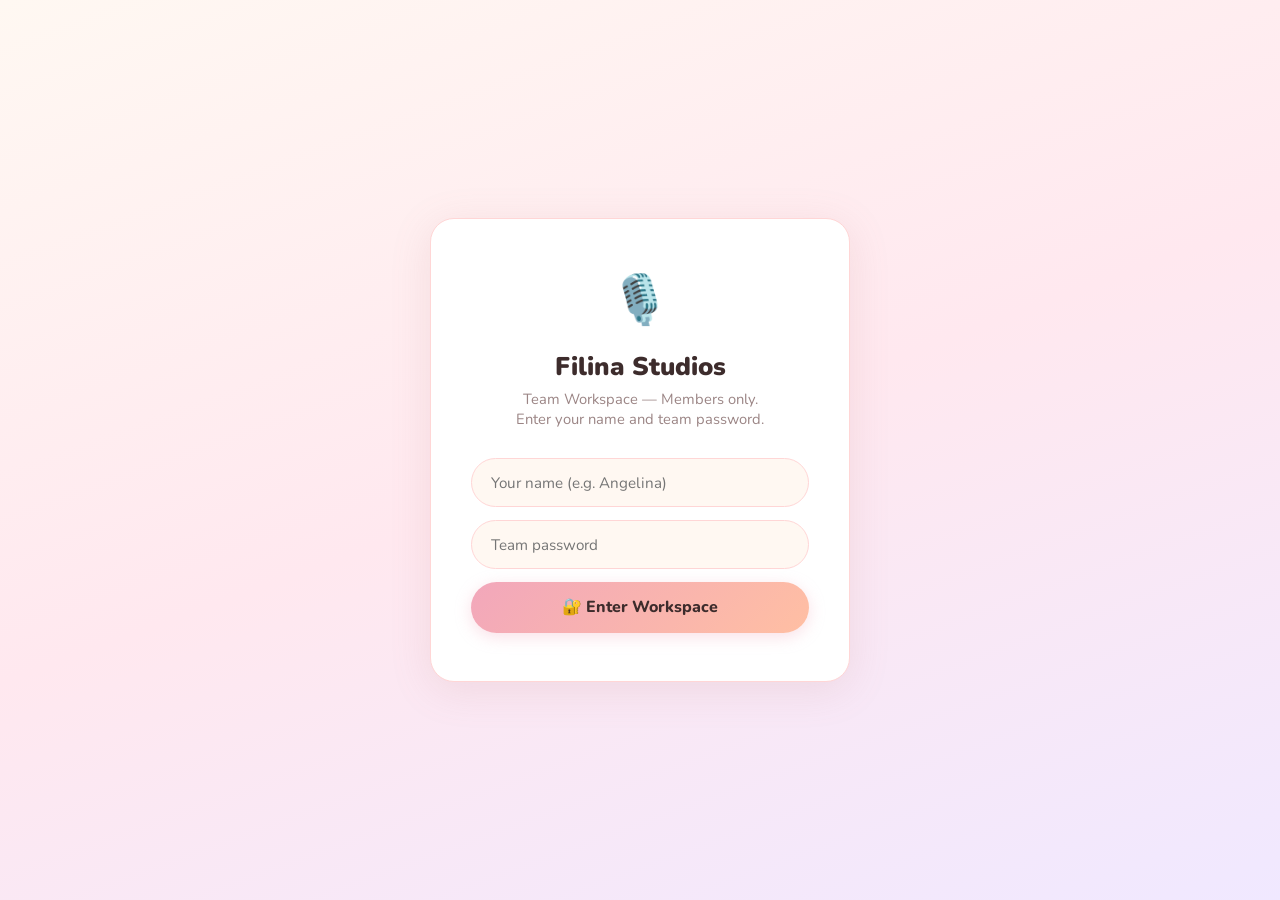
==== commit c34abbce: "workspace.html" ====
--- a/workspace/index.html
+++ b/workspace/index.html
@@ -1,5 +1,4 @@
-
-workspace_html = """<!DOCTYPE html>
+<!DOCTYPE html>
 <html lang="en">
 <head>
   <meta charset="UTF-8"/>
@@ -11,7 +10,7 @@
     :root {
       --cream: #FFF8F2; --blush: #FFD6D6; --peach: #FFBFA3; --peach-dark: #F4956A;
       --rose: #F2A7BB; --rose-dark: #E07A99; --lilac: #D9C6F0; --lilac-dark: #9B7FC7;
-      --mint: #B8EAD8; --mint-dark: #5BBC96; --butter: #FFF0B3; --butter-dark: #F0C93A;
+      --mint: #B8EAD8; --mint-dark: #5BBC96;
       --text: #3D2C2C; --text-muted: #9B8585; --white: #FFFFFF;
       --radius: 16px; --radius-sm: 10px;
       --shadow: 0 4px 24px rgba(180,120,120,0.08);
@@ -19,10 +18,9 @@
     }
     html { scroll-behavior: smooth; }
     body { font-family: "Nunito", sans-serif; background: #F3F4F6; color: var(--text); }
-    a { text-decoration: none; color: inherit; }
     .hidden { display: none !important; }
 
-    /* ===== LOGIN SCREEN ===== */
+    /* LOGIN */
     #login-screen {
       min-height: 100vh; display: flex; align-items: center; justify-content: center;
       background: linear-gradient(160deg, #FFF8F2, #FFE8EF, #F0E8FF);
@@ -35,31 +33,26 @@
     .login-logo { font-size: 3rem; margin-bottom: 1rem; }
     .login-card h1 { font-size: 1.6rem; font-weight: 900; color: var(--text); margin-bottom: 0.3rem; }
     .login-card p  { color: var(--text-muted); margin-bottom: 1.8rem; font-size: 0.92rem; }
-    .login-card input[type="text"],
-    .login-card input[type="password"] {
+    .login-card input {
       width: 100%; padding: 0.85rem 1.2rem; border-radius: 50px;
-      border: 1.5px solid var(--blush); font-size: 0.95rem;
-      font-family: inherit; outline: none; background: var(--cream);
-      color: var(--text); margin-bottom: 0.8rem; transition: border-color 0.2s;
+      border: 1.5px solid var(--blush); font-size: 0.95rem; font-family: inherit;
+      outline: none; background: var(--cream); color: var(--text);
+      margin-bottom: 0.8rem; transition: border-color 0.2s;
     }
     .login-card input:focus { border-color: var(--rose-dark); background: white; }
     .login-btn {
       width: 100%; background: linear-gradient(135deg, var(--rose), var(--peach));
-      color: var(--text); padding: 0.9rem; border-radius: 50px;
-      font-weight: 800; font-size: 1rem; cursor: pointer; border: none;
-      font-family: inherit; box-shadow: 0 4px 16px rgba(242,167,187,0.35);
-      transition: all 0.3s;
+      color: var(--text); padding: 0.9rem; border-radius: 50px; font-weight: 800;
+      font-size: 1rem; cursor: pointer; border: none; font-family: inherit;
+      box-shadow: 0 4px 16px rgba(242,167,187,0.35); transition: all 0.3s;
     }
     .login-btn:hover { transform: translateY(-2px); }
-    .login-error {
-      color: #EF4444; font-size: 0.82rem; font-weight: 700;
-      margin-top: 0.8rem; display: none;
-    }
-
-    /* ===== WORKSPACE LAYOUT ===== */
+    .login-error { color: #EF4444; font-size: 0.82rem; font-weight: 700; margin-top: 0.8rem; display: none; }
+
+    /* WORKSPACE */
     #workspace { display: flex; min-height: 100vh; }
 
-    /* ===== SIDEBAR ===== */
+    /* SIDEBAR */
     .sidebar {
       width: 240px; min-height: 100vh; background: #3D2C2C;
       display: flex; flex-direction: column; position: fixed;
@@ -84,10 +77,7 @@
     .nav-item.active { background: rgba(242,167,187,0.12); color: var(--rose); border-left-color: var(--rose); }
     .nav-item .nav-icon { font-size: 1rem; width: 20px; text-align: center; }
     .sidebar-footer { padding: 1rem 1.2rem; border-top: 1px solid rgba(255,255,255,0.08); }
-    .user-badge-side {
-      font-size: 0.8rem; color: #9B8585; font-weight: 700; margin-bottom: 0.7rem;
-      white-space: nowrap; overflow: hidden; text-overflow: ellipsis;
-    }
+    .user-badge-side { font-size: 0.8rem; color: #9B8585; font-weight: 700; margin-bottom: 0.7rem; white-space: nowrap; overflow: hidden; text-overflow: ellipsis; }
     .logout-btn {
       width: 100%; padding: 0.5rem; background: rgba(242,167,187,0.12);
       color: var(--rose); border: 1px solid rgba(242,167,187,0.2);
@@ -96,97 +86,67 @@
     }
     .logout-btn:hover { background: rgba(242,167,187,0.22); }
 
-    /* ===== MAIN CONTENT ===== */
+    /* MAIN */
     .main-content { margin-left: 240px; flex: 1; padding: 2rem; min-height: 100vh; }
-
-    /* ===== TOP BAR ===== */
-    .topbar {
-      display: flex; align-items: center; justify-content: space-between;
-      margin-bottom: 2rem; flex-wrap: wrap; gap: 1rem;
-    }
+    .topbar { display: flex; align-items: center; justify-content: space-between; margin-bottom: 2rem; flex-wrap: wrap; gap: 1rem; }
     .greeting-block h2 { font-size: 1.4rem; font-weight: 900; color: var(--text); }
     .greeting-block p  { color: var(--text-muted); font-size: 0.88rem; margin-top: 0.2rem; }
-    #user-badge {
-      background: var(--white); border: 1.5px solid var(--blush); border-radius: 50px;
-      padding: 0.4rem 1rem; font-size: 0.82rem; font-weight: 700; color: var(--text-muted);
-    }
-
-    /* ===== SECTIONS ===== */
+
+    /* SECTIONS */
     .ws-section { display: none; }
     .ws-section.active { display: block; }
     .section-title { font-size: 1.5rem; font-weight: 900; color: var(--text); margin-bottom: 0.3rem; }
-    .section-desc { color: var(--text-muted); font-size: 0.9rem; margin-bottom: 1.5rem; }
-    .section-toolbar {
-      display: flex; align-items: center; justify-content: space-between;
-      flex-wrap: wrap; gap: 0.8rem; margin-bottom: 1.5rem;
-    }
-
-    /* ===== CARDS ===== */
-    .card {
-      background: var(--white); border-radius: var(--radius); padding: 1.5rem;
-      border: 1.5px solid var(--blush); box-shadow: var(--shadow); margin-bottom: 1.5rem;
-    }
+    .section-desc  { color: var(--text-muted); font-size: 0.9rem; margin-bottom: 1.5rem; }
+    .section-toolbar { display: flex; align-items: center; justify-content: space-between; flex-wrap: wrap; gap: 0.8rem; margin-bottom: 1.5rem; }
+
+    /* CARDS */
+    .card { background: var(--white); border-radius: var(--radius); padding: 1.5rem; border: 1.5px solid var(--blush); box-shadow: var(--shadow); margin-bottom: 1.5rem; }
     .card-title { font-size: 1rem; font-weight: 900; color: var(--text); margin-bottom: 1rem; }
 
-    /* ===== DASHBOARD STATS ===== */
-    #dashboard-stats {
-      display: grid; grid-template-columns: repeat(auto-fill, minmax(160px,1fr));
-      gap: 1rem; margin-bottom: 1.5rem;
-    }
-    .dash-stat-card {
-      background: var(--white); border-radius: var(--radius); padding: 1.3rem 1rem;
-      text-align: center; border: 1.5px solid var(--blush); box-shadow: var(--shadow); transition: all 0.3s;
-    }
+    /* DASHBOARD STATS */
+    #dashboard-stats { display: grid; grid-template-columns: repeat(auto-fill, minmax(160px,1fr)); gap: 1rem; margin-bottom: 1.5rem; }
+    .dash-stat-card { background: var(--white); border-radius: var(--radius); padding: 1.3rem 1rem; text-align: center; border: 1.5px solid var(--blush); box-shadow: var(--shadow); transition: all 0.3s; }
     .dash-stat-card:hover { transform: translateY(-4px); box-shadow: var(--shadow-hover); }
     .dash-stat-icon  { font-size: 1.8rem; margin-bottom: 0.4rem; }
     .dash-stat-value { font-size: 1.8rem; font-weight: 900; color: var(--rose-dark); }
     .dash-stat-label { font-size: 0.78rem; color: var(--text-muted); font-weight: 700; margin-top: 0.2rem; }
     .dash-grid { display: grid; grid-template-columns: 1.5fr 1fr; gap: 1.5rem; }
-    .project-item {
-      display: flex; align-items: center; justify-content: space-between;
-      padding: 0.6rem 0; border-bottom: 1px solid var(--blush); font-size: 0.88rem; font-weight: 700;
-    }
+    .project-item { display: flex; align-items: center; justify-content: space-between; padding: 0.6rem 0; border-bottom: 1px solid var(--blush); font-size: 0.88rem; font-weight: 700; }
     .project-item:last-child { border-bottom: none; }
 
-    /* ===== BUTTONS ===== */
+    /* BUTTONS */
     .add-btn {
       background: linear-gradient(135deg, var(--rose), var(--peach));
-      color: var(--text); padding: 0.6rem 1.4rem; border-radius: 50px;
-      font-weight: 800; font-size: 0.88rem; cursor: pointer; border: none;
-      font-family: inherit; box-shadow: 0 2px 12px rgba(242,167,187,0.3);
-      transition: all 0.3s; white-space: nowrap;
+      color: var(--text); padding: 0.6rem 1.4rem; border-radius: 50px; font-weight: 800;
+      font-size: 0.88rem; cursor: pointer; border: none; font-family: inherit;
+      box-shadow: 0 2px 12px rgba(242,167,187,0.3); transition: all 0.3s; white-space: nowrap;
     }
     .add-btn:hover { transform: translateY(-2px); }
     .add-btn-lg {
       background: linear-gradient(135deg, var(--rose), var(--peach));
-      color: var(--text); padding: 0.75rem 2rem; border-radius: 50px;
-      font-weight: 800; font-size: 0.95rem; cursor: pointer; border: none;
-      font-family: inherit; transition: all 0.3s;
+      color: var(--text); padding: 0.75rem 2rem; border-radius: 50px; font-weight: 800;
+      font-size: 0.95rem; cursor: pointer; border: none; font-family: inherit; transition: all 0.3s;
     }
     .add-btn-lg:hover { transform: translateY(-2px); }
     .btn-cancel {
-      background: #F3F4F6; color: var(--text-muted); padding: 0.75rem 1.5rem;
-      border-radius: 50px; font-weight: 800; font-size: 0.95rem; cursor: pointer;
-      border: 1.5px solid #E5E7EB; font-family: inherit; transition: all 0.2s;
+      background: #F3F4F6; color: var(--text-muted); padding: 0.75rem 1.5rem; border-radius: 50px;
+      font-weight: 800; font-size: 0.95rem; cursor: pointer; border: 1.5px solid #E5E7EB;
+      font-family: inherit; transition: all 0.2s;
     }
     .btn-cancel:hover { background: #E5E7EB; }
     .row-btn { border: none; cursor: pointer; background: transparent; font-size: 0.85rem; padding: 0.25rem 0.4rem; border-radius: 6px; transition: background 0.2s; }
     .edit-btn:hover { background: #FEF3C7; }
     .del-btn:hover  { background: #FEE2E2; }
 
-    /* ===== TABLE ===== */
+    /* TABLE */
     .table-wrap { overflow-x: auto; border-radius: var(--radius); }
     table { width: 100%; border-collapse: collapse; font-size: 0.88rem; }
-    thead th {
-      background: var(--cream); padding: 0.75rem 1rem; text-align: left;
-      font-weight: 800; color: var(--text-muted); font-size: 0.78rem;
-      text-transform: uppercase; letter-spacing: 0.05em; border-bottom: 1.5px solid var(--blush);
-    }
+    thead th { background: var(--cream); padding: 0.75rem 1rem; text-align: left; font-weight: 800; color: var(--text-muted); font-size: 0.78rem; text-transform: uppercase; letter-spacing: 0.05em; border-bottom: 1.5px solid var(--blush); }
     tbody tr { border-bottom: 1px solid #F3F4F6; transition: background 0.15s; }
     tbody tr:hover { background: #FFF8F2; }
     tbody td { padding: 0.75rem 1rem; vertical-align: middle; }
 
-    /* ===== BADGES ===== */
+    /* BADGES */
     .badge { display: inline-block; padding: 0.22rem 0.75rem; border-radius: 50px; font-size: 0.72rem; font-weight: 800; }
     .badge-progress { background: #DBEAFE; color: #1D4ED8; }
     .badge-planned  { background: #FEF3C7; color: #92400E; }
@@ -196,15 +156,10 @@
     .badge-high     { background: #FFEDD5; color: #9A3412; }
     .badge-medium   { background: #FEF9C3; color: #854D0E; }
 
-    /* ===== FINANCE SUMMARY ===== */
-    #finance-summary {
-      display: flex; gap: 1.5rem; flex-wrap: wrap; margin-bottom: 1rem;
-      padding: 1rem 1.5rem; background: linear-gradient(135deg,#FFF5F8,#F5FFFA);
-      border-radius: var(--radius-sm); border: 1.5px solid var(--blush);
-      font-size: 0.9rem; font-weight: 700;
-    }
-
-    /* ===== GOALS ===== */
+    /* FINANCE SUMMARY */
+    #finance-summary { display: flex; gap: 1.5rem; flex-wrap: wrap; margin-bottom: 1rem; padding: 1rem 1.5rem; background: linear-gradient(135deg,#FFF5F8,#F5FFFA); border-radius: var(--radius-sm); border: 1.5px solid var(--blush); font-size: 0.9rem; font-weight: 700; }
+
+    /* GOALS */
     .goal-item { margin-bottom: 1.2rem; }
     .goal-header { display: flex; align-items: center; gap: 0.5rem; flex-wrap: wrap; margin-bottom: 0.5rem; }
     .goal-title { font-weight: 800; font-size: 0.92rem; flex: 1; }
@@ -213,63 +168,42 @@
     .progress-fill { height: 100%; border-radius: 50px; background: linear-gradient(90deg, var(--rose), var(--peach)); transition: width 0.6s ease; }
     .goal-percent { font-size: 0.78rem; color: var(--text-muted); font-weight: 700; }
 
-    /* ===== TEAM ===== */
+    /* TEAM */
     #team-gallery { display: grid; grid-template-columns: repeat(auto-fill, minmax(180px,1fr)); gap: 1.2rem; }
-    .team-member-card {
-      background: linear-gradient(160deg,#FFF5F8,#FFF0E8); border-radius: var(--radius);
-      padding: 1.5rem 1rem; text-align: center; border: 1.5px solid var(--blush); transition: all 0.3s;
-    }
+    .team-member-card { background: linear-gradient(160deg,#FFF5F8,#FFF0E8); border-radius: var(--radius); padding: 1.5rem 1rem; text-align: center; border: 1.5px solid var(--blush); transition: all 0.3s; }
     .team-member-card:hover { transform: translateY(-4px); box-shadow: var(--shadow-hover); }
     .member-avatar { font-size: 2.5rem; margin-bottom: 0.6rem; }
     .team-member-card h3 { font-size: 1rem; font-weight: 900; color: var(--text); margin-bottom: 0.3rem; }
     .member-role   { font-size: 0.78rem; color: var(--text-muted); font-weight: 700; margin-bottom: 0.4rem; }
     .member-status { font-size: 0.75rem; color: var(--mint-dark); font-weight: 700; }
 
-    /* ===== DOCUMENTS ===== */
+    /* DOCUMENTS */
     #doc-grid { display: grid; grid-template-columns: repeat(auto-fill, minmax(200px,1fr)); gap: 1rem; }
-    .doc-card {
-      background: var(--white); border-radius: var(--radius); padding: 1.3rem;
-      border: 1.5px solid var(--blush); text-align: center; transition: all 0.3s;
-    }
+    .doc-card { background: var(--white); border-radius: var(--radius); padding: 1.3rem; border: 1.5px solid var(--blush); text-align: center; transition: all 0.3s; }
     .doc-card:hover { transform: translateY(-4px); box-shadow: var(--shadow-hover); }
     .doc-type { font-size: 0.72rem; font-weight: 800; color: var(--lilac-dark); margin-bottom: 0.4rem; text-transform: uppercase; }
     .doc-card h4 { font-size: 0.88rem; font-weight: 800; color: var(--text); margin-bottom: 0.3rem; }
     .doc-card p  { font-size: 0.78rem; color: var(--text-muted); }
 
-    /* ===== WIKI ===== */
+    /* WIKI */
     .wiki-section { margin-bottom: 1.5rem; }
     .wiki-section h3 { font-size: 1rem; font-weight: 900; color: var(--text); margin-bottom: 0.6rem; }
     .wiki-links { display: flex; flex-wrap: wrap; gap: 0.5rem; }
-    .wiki-link {
-      background: var(--cream); border: 1.5px solid var(--blush); border-radius: 50px;
-      padding: 0.3rem 0.9rem; font-size: 0.82rem; font-weight: 700; color: var(--text-muted);
-      cursor: pointer; transition: all 0.2s;
-    }
+    .wiki-link { background: var(--cream); border: 1.5px solid var(--blush); border-radius: 50px; padding: 0.3rem 0.9rem; font-size: 0.82rem; font-weight: 700; color: var(--text-muted); cursor: pointer; transition: all 0.2s; }
     .wiki-link:hover { background: var(--blush); color: var(--text); }
 
-    /* ===== KANBAN ===== */
+    /* KANBAN */
     #podcast-kanban { display: flex; gap: 1rem; overflow-x: auto; padding-bottom: 1rem; }
     .kanban-col { min-width: 160px; background: var(--cream); border-radius: var(--radius); padding: 1rem; border: 1.5px solid var(--blush); flex-shrink: 0; }
     .kanban-col-title { font-size: 0.78rem; font-weight: 900; color: var(--text-muted); margin-bottom: 0.7rem; text-transform: uppercase; }
     .kanban-card { background: var(--white); border-radius: var(--radius-sm); padding: 0.6rem 0.8rem; font-size: 0.8rem; font-weight: 700; color: var(--text); margin-bottom: 0.5rem; border: 1px solid var(--blush); box-shadow: var(--shadow); }
 
-    /* ===== NOTES & IDEAS ===== */
-    #personal-notes {
-      width: 100%; min-height: 240px; padding: 1rem; border-radius: var(--radius);
-      border: 1.5px solid var(--blush); font-family: inherit; font-size: 0.9rem;
-      color: var(--text); background: var(--cream); resize: vertical; outline: none;
-    }
+    /* NOTES & IDEAS */
+    #personal-notes { width: 100%; min-height: 240px; padding: 1rem; border-radius: var(--radius); border: 1.5px solid var(--blush); font-family: inherit; font-size: 0.9rem; color: var(--text); background: var(--cream); resize: vertical; outline: none; }
     #personal-notes:focus { border-color: var(--rose-dark); background: white; }
-    .notes-save-btn {
-      margin-top: 0.7rem; background: var(--mint); color: #065F46; border: none;
-      border-radius: 50px; padding: 0.5rem 1.3rem; font-weight: 800; font-size: 0.85rem;
-      cursor: pointer; font-family: inherit;
-    }
+    .notes-save-btn { margin-top: 0.7rem; background: var(--mint); color: #065F46; border: none; border-radius: 50px; padding: 0.5rem 1.3rem; font-weight: 800; font-size: 0.85rem; cursor: pointer; font-family: inherit; }
     .idea-input-row { display: flex; gap: 0.8rem; margin-bottom: 1rem; }
-    .idea-input-row input {
-      flex: 1; padding: 0.7rem 1rem; border-radius: 50px; border: 1.5px solid var(--blush);
-      font-family: inherit; font-size: 0.9rem; outline: none; background: var(--cream); color: var(--text);
-    }
+    .idea-input-row input { flex: 1; padding: 0.7rem 1rem; border-radius: 50px; border: 1.5px solid var(--blush); font-family: inherit; font-size: 0.9rem; outline: none; background: var(--cream); color: var(--text); }
     .idea-input-row input:focus { border-color: var(--rose-dark); background: white; }
     #ideas-list { list-style: none; display: flex; flex-direction: column; gap: 0.5rem; }
     #ideas-list li { display: flex; align-items: center; gap: 0.5rem; background: var(--cream); padding: 0.6rem 1rem; border-radius: var(--radius-sm); border: 1px solid var(--blush); font-size: 0.88rem; font-weight: 700; }
@@ -277,33 +211,21 @@
     .del-idea { background: none; border: none; cursor: pointer; color: #EF4444; font-size: 0.8rem; font-weight: 900; padding: 0.1rem 0.3rem; border-radius: 4px; }
     .del-idea:hover { background: #FEE2E2; }
 
-    /* ===== MODAL ===== */
-    #modal {
-      position: fixed; inset: 0; background: rgba(61,44,44,0.45);
-      backdrop-filter: blur(4px); z-index: 999;
-      display: flex; align-items: center; justify-content: center; padding: 1rem;
-    }
-    #modal-content {
-      background: var(--white); border-radius: var(--radius); padding: 2rem;
-      max-width: 480px; width: 100%; box-shadow: 0 20px 60px rgba(61,44,44,0.2);
-      border: 1.5px solid var(--blush); max-height: 90vh; overflow-y: auto;
-    }
+    /* MODAL */
+    #modal { position: fixed; inset: 0; background: rgba(61,44,44,0.45); backdrop-filter: blur(4px); z-index: 999; display: flex; align-items: center; justify-content: center; padding: 1rem; }
+    #modal-content { background: var(--white); border-radius: var(--radius); padding: 2rem; max-width: 480px; width: 100%; box-shadow: 0 20px 60px rgba(61,44,44,0.2); border: 1.5px solid var(--blush); max-height: 90vh; overflow-y: auto; }
     #modal-content h2 { font-size: 1.2rem; font-weight: 900; color: var(--text); margin-bottom: 1.2rem; }
     .modal-form { display: flex; flex-direction: column; gap: 0.8rem; }
     .modal-form input,
     .modal-form select,
-    .modal-form textarea {
-      padding: 0.75rem 1rem; border-radius: var(--radius-sm);
-      border: 1.5px solid var(--blush); font-size: 0.9rem;
-      font-family: inherit; outline: none; background: var(--cream); color: var(--text);
-    }
+    .modal-form textarea { padding: 0.75rem 1rem; border-radius: var(--radius-sm); border: 1.5px solid var(--blush); font-size: 0.9rem; font-family: inherit; outline: none; background: var(--cream); color: var(--text); }
     .modal-form input:focus,
     .modal-form select:focus,
     .modal-form textarea:focus { border-color: var(--rose-dark); background: white; }
     .modal-form textarea { resize: vertical; min-height: 120px; }
     .modal-actions { display: flex; gap: 0.8rem; margin-top: 0.5rem; }
 
-    /* ===== RESPONSIVE ===== */
+    /* RESPONSIVE */
     @media (max-width: 768px) {
       .sidebar { width: 100%; min-height: auto; position: relative; }
       .main-content { margin-left: 0; padding: 1rem; }
@@ -313,7 +235,7 @@
 </head>
 <body>
 
-<!-- ===== LOGIN SCREEN ===== -->
+<!-- LOGIN -->
 <div id="login-screen">
   <div class="login-card">
     <div class="login-logo">🎙️</div>
@@ -327,40 +249,31 @@
   </div>
 </div>
 
-<!-- ===== WORKSPACE ===== -->
+<!-- WORKSPACE -->
 <div id="workspace" class="hidden">
 
   <aside class="sidebar">
-    <div class="sidebar-logo">
-      🎙️ Filina Studios
-      <span>Team Workspace</span>
-    </div>
+    <div class="sidebar-logo">🎙️ Filina Studios<span>Team Workspace</span></div>
     <nav class="sidebar-nav">
       <div class="nav-group-label">Overview</div>
       <div class="nav-item active" onclick="showSection('dashboard')"><span class="nav-icon">🏠</span> Dashboard</div>
-
       <div class="nav-group-label">Podcast</div>
       <div class="nav-item" onclick="showSection('episodes')"><span class="nav-icon">🎙️</span> Episodes</div>
       <div class="nav-item" onclick="showSection('kanban')"><span class="nav-icon">📌</span> Episode Board</div>
       <div class="nav-item" onclick="showSection('equipment')"><span class="nav-icon">🛠️</span> Equipment</div>
-
       <div class="nav-group-label">Projects</div>
       <div class="nav-item" onclick="showSection('projects')"><span class="nav-icon">📋</span> Projects</div>
       <div class="nav-item" onclick="showSection('tasks')"><span class="nav-icon">✅</span> Tasks</div>
       <div class="nav-item" onclick="showSection('goals')"><span class="nav-icon">🎯</span> Goals</div>
-
       <div class="nav-group-label">Marketing</div>
       <div class="nav-item" onclick="showSection('content')"><span class="nav-icon">📣</span> Content Calendar</div>
       <div class="nav-item" onclick="showSection('contacts')"><span class="nav-icon">🤝</span> Contacts & Guests</div>
-
       <div class="nav-group-label">Finance & Team</div>
       <div class="nav-item" onclick="showSection('finance')"><span class="nav-icon">💰</span> Finance</div>
       <div class="nav-item" onclick="showSection('team')"><span class="nav-icon">👥</span> Team</div>
-
       <div class="nav-group-label">Knowledge</div>
       <div class="nav-item" onclick="showSection('documents')"><span class="nav-icon">📄</span> Documents</div>
       <div class="nav-item" onclick="showSection('wiki')"><span class="nav-icon">📚</span> Wiki</div>
-
       <div class="nav-group-label">Personal</div>
       <div class="nav-item" onclick="showSection('notes')"><span class="nav-icon">📝</span> My Notes</div>
       <div class="nav-item" onclick="showSection('ideas')"><span class="nav-icon">💡</span> Ideas Board</div>
@@ -519,29 +432,4 @@
     <!-- IDEAS -->
     <section class="ws-section" id="section-ideas">
       <div class="section-title">💡 Ideas Board</div>
-      <div class="section-desc">Dump all your ideas here before they escape!</div>
-      <div class="card">
-        <div class="idea-input-row">
-          <input type="text" id="idea-input" placeholder="Type an idea and press Add or Enter..."
-                 onkeydown="if(event.key==='Enter') addIdea()"/>
-          <button class="add-btn" onclick="addIdea()">+ Add</button>
-        </div>
-        <ul id="ideas-list"></ul>
-      </div>
-    </section>
-
-  </main>
-</div>
-
-<!-- MODAL -->
-<div id="modal" class="hidden" onclick="closeModalOutside(event)">
-  <div id="modal-content"></div>
-</div>
-
-<script src="js/workspace.js"></script>
-</body>
-</html>"""
-
-with open("workspace_FINAL.html", "w", encoding="utf-8") as f:
-    f.write(workspace_html)
-print("Done! chars:", len(workspace_html))
+      <div
